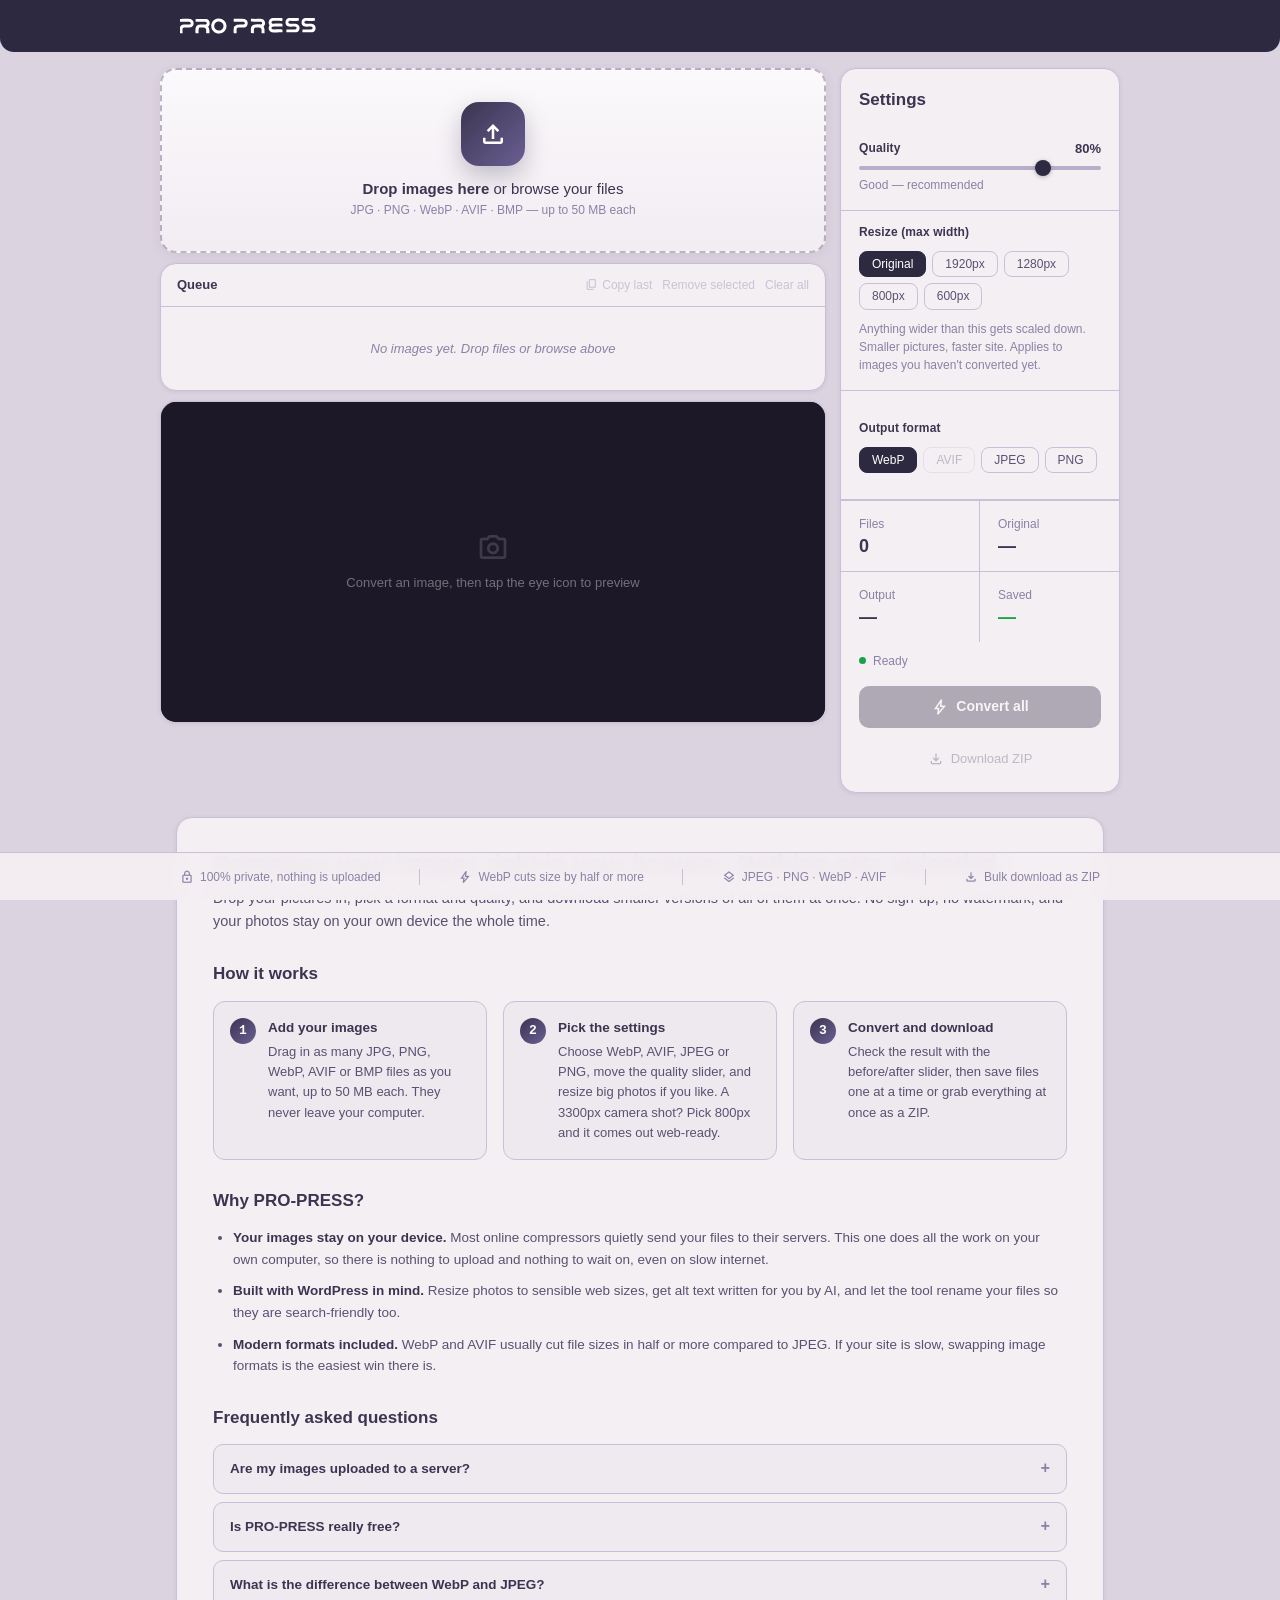
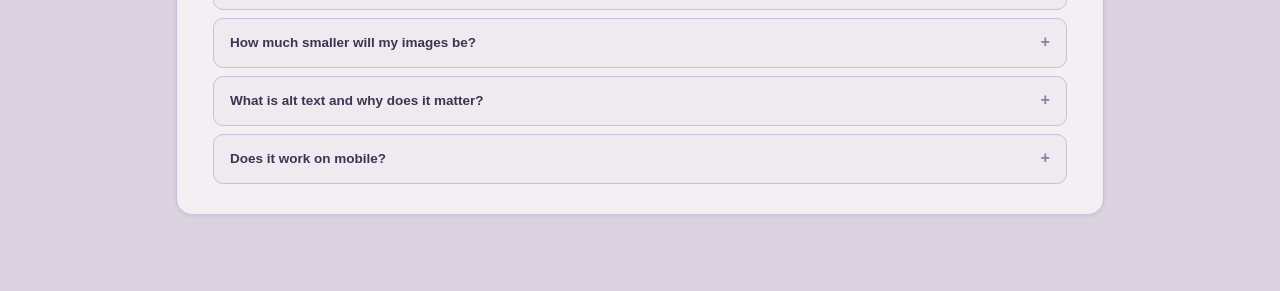
==== index.html @ c285f214 "Swap Google Fonts for lighter Fontshare fonts: Satoshi + JetBrains Mono, preload Satoshi 400" ====
<!DOCTYPE html>
<html lang="en">
<head>
  <meta charset="utf-8"/>
  <meta name="viewport" content="width=device-width, initial-scale=1.0"/>
  <title>PRO-PRESS | Free Image Optimizer &amp; Compressor for WebP, AVIF, JPEG and PNG</title>
  <meta name="description" content="Compress and convert images to WebP, AVIF, JPEG or PNG right in your browser. 100% free and private. Nothing is uploaded anywhere, so it even works on slow connections."/>
  <meta name="keywords" content="image compressor, image optimizer, compress images, WebP converter, AVIF converter, bulk image compression, reduce image size, free image compressor"/>
  <meta name="author" content="PRO-PRESS"/>
  <meta name="robots" content="index, follow"/>
  <script async src="https://pagead2.googlesyndication.com/pagead/js/adsbygoogle.js?client=ca-pub-9510743581652071"
     crossorigin="anonymous"></script>
  <meta name="google-adsense-account" content="ca-pub-9510743581652071"/>
  <meta name="theme-color" content="#3A3550"/>
  <link rel="canonical" href="https://pro-press.vercel.app/"/>
  <meta property="og:type" content="website"/>
  <meta property="og:title" content="PRO-PRESS: Free Bulk Image Optimizer &amp; Compressor"/>
  <meta property="og:description" content="Compress JPEG, PNG, WebP and AVIF images right in your browser. Nothing is uploaded. Free forever."/>
  <meta property="og:url" content="https://pro-press.vercel.app/"/>
  <meta name="twitter:card" content="summary_large_image"/>
  <meta name="twitter:title" content="PRO-PRESS: Free Bulk Image Optimizer &amp; Compressor"/>
  <link rel="icon" type="image/svg+xml" href="assests/fav icon colored.svg"/>
  <script type="application/ld+json">
  {"@context":"https://schema.org","@type":"WebApplication","name":"PRO-PRESS Image Optimizer","url":"https://pro-press.vercel.app/","description":"Free bulk image compressor. Compress JPEG, PNG, WebP and AVIF in your browser.","applicationCategory":"MultimediaApplication","operatingSystem":"Any","offers":{"@type":"Offer","price":"0","priceCurrency":"USD"}}
  </script>
  <script type="application/ld+json">
  {"@context":"https://schema.org","@type":"FAQPage","mainEntity":[
    {"@type":"Question","name":"Are my images uploaded to a server?","acceptedAnswer":{"@type":"Answer","text":"No. Compression, resizing and format conversion all happen inside your browser, so your images never leave your device. The one exception is the AI alt text feature: it sends a single resized copy of one image to an AI service, and only when you tap the Alt button yourself."}},
    {"@type":"Question","name":"Is PRO-PRESS really free?","acceptedAnswer":{"@type":"Answer","text":"Yes, completely. No account, no watermark, no daily limit. You can compress a hundred images and download the ZIP without paying anything."}},
    {"@type":"Question","name":"What is the difference between WebP and JPEG?","acceptedAnswer":{"@type":"Answer","text":"WebP makes files roughly half the size of JPEG at similar quality, and every major browser supports it now, so it is the sensible default for websites. If you are unsure, convert one image each way and compare them with the preview slider."}},
    {"@type":"Question","name":"How much smaller will my images be?","acceptedAnswer":{"@type":"Answer","text":"Most photos shrink by 70 to 90 percent at the default 80% quality setting. If you also resize a 3300px camera photo down to 800px, a 4 MB original can end up around 100 KB."}},
    {"@type":"Question","name":"What is alt text and why does it matter?","acceptedAnswer":{"@type":"Answer","text":"Alt text is the short description a screen reader reads out loud and search engines read to understand your image. Good alt text helps visually impaired visitors and helps your pictures show up in Google Images. Tap Alt on any file and the tool writes it for you, embeds it in the image, and can rename the file to match."}},
    {"@type":"Question","name":"Does it work on mobile?","acceptedAnswer":{"@type":"Answer","text":"Yes, in any modern mobile browser, iPhone and Android included. Since your phone does the work itself, you can compress big batches even on a slow connection."}}
  ]}
  </script>
  <!-- Fonts: Satoshi + JetBrains Mono from Fontshare (lighter than the old
       Inter/Space Grotesk/Space Mono set), icon font still from Google.
       Satoshi 400 is preloaded because it renders nearly all body text. -->
  <link rel="preconnect" href="https://api.fontshare.com"/>
  <link rel="preconnect" href="https://cdn.fontshare.com" crossorigin/>
  <link rel="preconnect" href="https://fonts.googleapis.com"/>
  <link rel="preconnect" href="https://fonts.gstatic.com" crossorigin/>
  <link rel="preconnect" href="https://pagead2.googlesyndication.com" crossorigin="anonymous"/>
  <link rel="preconnect" href="https://cdnjs.cloudflare.com" crossorigin="anonymous"/>
  <link rel="preload" href="https://cdn.fontshare.com/wf/TTX2Z3BF3P6Y5BQT3IV2VNOK6FL22KUT/7QYRJOI3JIMYHGY6CH7SOIFRQLZOLNJ6/KFIAZD4RUMEZIYV6FQ3T3GP5PDBDB6JY.woff2" as="font" type="font/woff2" crossorigin/>
  <link href="https://api.fontshare.com/v2/css?display=swap&f[]=satoshi@400,500,600,700&f[]=jet-brains-mono@400,700" rel="stylesheet"/>
  <link href="https://fonts.googleapis.com/css2?family=Material+Symbols+Outlined:wght,FILL@100..700,0..1&amp;display=block" rel="stylesheet"/>
  <link href="styles.css" rel="stylesheet"/>
  <link href="layout-fixes.css" rel="stylesheet"/>
</head>
<body>
<script>
// Gate icon glyphs until the Material Symbols font is really loaded, so the
// raw ligature words ("upload", "bolt", "close"...) never flash as text.
// Safety: if the font hasn't loaded within 3 seconds (offline, slow network,
// font blocked), release the gate anyway — better a brief word flash than
// permanently invisible icons.
(function () {
  var done = false;
  function release() {
    if (done) return;
    done = true;
    document.documentElement.classList.add('fonts-ready');
  }
  if (document.fonts && document.fonts.load) {
    document.fonts.load('20px "Material Symbols Outlined"').then(release, release);
  }
  setTimeout(release, 3000);
})();
</script>

<!-- Header -->
<header class="topbar">
  <div class="topbar-inner">
    <div class="topbar-brand">
      <img src="assests/white logo.svg" alt="PRO-PRESS" class="topbar-wordmark"/>
    </div>
  </div>
</header>

<!-- App -->
<div class="app-wrap">
  <div class="app-inner">

    <!-- Left Column -->
    <div class="col-left">

      <!-- Upload Zone -->
      <div class="upload-zone card" id="dz" aria-label="Image upload area">
        <input type="file" id="fi" multiple accept="image/*" aria-label="Select image files">
        <div class="upload-icon-box">
          <span class="mi">upload</span>
        </div>
        <div class="upload-text">
          <div class="upload-title"><strong>Drop images here</strong> or browse your files</div>
          <div class="upload-formats">JPG · PNG · WebP · AVIF · BMP — up to 50 MB each</div>
        </div>
      </div>

      <!-- AD SLOT: below the upload zone. To activate, paste your AdSense <ins> code
           inside this div and add the class "active" to it. -->
      <div class="ad-slot" id="adSlotMid"></div>

      <!-- Queue -->
      <div class="card queue-card">
        <div class="queue-head">
          <div class="queue-head-left">
            <span class="queue-label">Queue</span>
            <span class="queue-badge" id="queueBadge"></span>
          </div>
          <div class="queue-actions">
            <button class="link-btn" id="btnCopyLast" disabled>
              <span class="mi" style="font-size:13px">content_copy</span> Copy last
            </button>
            <button class="link-btn" id="btnRemSel" disabled>Remove selected</button>
            <button class="link-btn" id="btnClear" disabled>Clear all</button>
          </div>
        </div>
        <div class="file-list" id="fileBody" role="list" aria-label="Image file list">
          <div class="empty-hint">No images yet. Drop files or browse above</div>
        </div>
      </div>

      <!-- Preview / Slider -->
      <section class="card prev-card" id="prevCard" aria-label="Image comparison">
        <div class="prev-wrap" id="prevWrap" style="height:320px" role="img" aria-label="Before/After slider">
          <img id="prevOrig" alt="Original">
          <img id="prevComp" alt="Compressed" class="prev-after">
          <div class="prev-divider" id="prevLine"></div>
          <div class="prev-knob" id="prevKnob" aria-hidden="true">
            <span class="mi" style="font-size:14px">chevron_left</span>
            <span class="mi" style="font-size:14px">chevron_right</span>
          </div>
          <span class="prev-lbl l" id="prevLblL">Original</span>
          <span class="prev-lbl r" id="prevLblR">Compressed</span>
          <div class="prev-watermark">PRO-PRESS</div>
          <div class="prev-placeholder" id="prevPlaceholder">
            <span class="mi" style="font-size:32px;opacity:.4">photo_camera</span>
            <span>Convert an image, then tap the eye icon to preview</span>
          </div>
          <!-- Floating controls bar -->
          <div class="prev-controls">
            <button class="prev-ctrl-btn" id="btnPrevSm">
              <span class="mi" style="font-size:13px">expand_more</span> Smaller
            </button>
            <button class="prev-ctrl-btn" id="btnPrevLg">
              <span class="mi" style="font-size:13px">expand_less</span> Larger
            </button>
          </div>
        </div>
        <div class="prev-footer" id="prevFooter"></div>
      </section>

    </div><!-- /col-left -->

    <!-- Right Column -->
    <div class="col-right">

      <!-- Settings Card -->
      <div class="card settings-card">
        <div class="settings-heading">Settings</div>

        <!-- Quality -->
        <div class="setting-section">
          <div class="setting-row-label">
            <span class="setting-label">Quality</span>
            <span class="slider-val" id="gQout">80%</span>
          </div>
          <input type="range" id="gQ" min="10" max="100" step="1" value="80" aria-label="Compression quality">
          <div class="q-hint" id="qHint">Good — recommended</div>
        </div>

        <!-- Resize (max width) -->
        <select id="gMaxw" class="hidden-select" aria-label="Maximum output width">
          <option value="0">Original size</option>
          <option value="1920">1920px</option>
          <option value="1280">1280px</option>
          <option value="800">800px</option>
          <option value="600">600px</option>
        </select>
        <div class="setting-section">
          <span class="setting-label">Resize (max width)</span>
          <div class="chip-group" id="mwChips">
            <button class="chip active" data-val="0" onclick="setChip('gMaxw','mwChips',this)">Original</button>
            <button class="chip" data-val="1920" onclick="setChip('gMaxw','mwChips',this)">1920px</button>
            <button class="chip" data-val="1280" onclick="setChip('gMaxw','mwChips',this)">1280px</button>
            <button class="chip" data-val="800" onclick="setChip('gMaxw','mwChips',this)">800px</button>
            <button class="chip" data-val="600" onclick="setChip('gMaxw','mwChips',this)">600px</button>
          </div>
          <div class="q-hint">Anything wider than this gets scaled down. Smaller pictures, faster site. Applies to images you haven't converted yet.</div>
        </div>

        <!-- Format -->
        <select id="gFmt" class="hidden-select" aria-label="Output format">
          <option value="webp">WebP</option>
          <option value="avif">AVIF</option>
          <option value="jpeg">JPEG</option>
          <option value="png">PNG</option>
        </select>
        <div class="setting-section setting-section-last">
          <span class="setting-label">Output format</span>
          <div class="chip-group" id="fmtChips">
            <button class="chip active" data-val="webp" onclick="setChip('gFmt','fmtChips',this)">WebP</button>
            <button class="chip" data-val="avif" onclick="setChip('gFmt','fmtChips',this)">AVIF</button>
            <button class="chip" data-val="jpeg" onclick="setChip('gFmt','fmtChips',this)">JPEG</button>
            <button class="chip" data-val="png" onclick="setChip('gFmt','fmtChips',this)">PNG</button>
          </div>
        </div>

        <!-- Stats grid -->
        <div class="stats-grid">
          <div class="stat-item">
            <span class="stat-lbl">Files</span>
            <span class="stat-val" id="stFiles">0</span>
          </div>
          <div class="stat-item">
            <span class="stat-lbl">Original</span>
            <span class="stat-val" id="stOrig">—</span>
          </div>
          <div class="stat-item">
            <span class="stat-lbl">Output</span>
            <span class="stat-val" id="stComp">—</span>
          </div>
          <div class="stat-item">
            <span class="stat-lbl">Saved</span>
            <span class="stat-val green" id="stSaved">—</span>
          </div>
        </div>
        <div class="stats-status">
          <span class="stats-status-dot"></span>
          <span id="stStatus">Ready</span>
        </div>

        <!-- Actions -->
        <div class="action-bar">
          <button class="btn btn-primary btn-block" id="btnConvert" disabled aria-label="Convert all images">
            <span class="mi" style="font-size:18px">bolt</span> Convert all
          </button>
          <button class="btn btn-dl btn-block" id="btnDlAll" disabled aria-label="Download ZIP">
            <span class="mi" style="font-size:16px">download</span> Download ZIP
          </button>
        </div>

      </div><!-- /settings-card -->

      <!-- Alt Text Panel -->
      <section class="card alt-card" id="altCard" style="display:none" aria-label="Generated alt text">
        <div class="alt-head">
          <div class="alt-head-title">
            <span class="mi">image_search</span>
            Alt Text &mdash; <span id="altFileName"></span>
          </div>
          <div class="alt-head-right">
            <button class="btn-icon" id="btnCloseAlt" aria-label="Close">
              <span class="mi" style="font-size:14px">close</span>
            </button>
          </div>
        </div>
        <div class="alt-body" id="altBody">
          <div class="alt-options">
            <div style="width:100%">
              <div class="setting-label" style="margin-bottom:6px">Style</div>
              <select id="altStyle" aria-label="Alt text style">
                <option value="concise">Concise</option>
                <option value="detailed">Detailed</option>
                <option value="seo">SEO-Focused</option>
                <option value="ecommerce">E-Commerce</option>
              </select>
            </div>
          </div>
          <div class="alt-loading" id="altLoading">
            <div class="alt-spinner"></div>
            <span>Analyzing image…</span>
          </div>
          <div id="altResults" style="display:none"></div>
          <div class="alt-disclosure" style="font-size:11px;line-height:1.45;opacity:.75">Note: this feature sends the image securely to an AI service for analysis. Compression itself never uploads anything. If the AI service is busy, just wait a few seconds and try again.</div>
        </div>
      </section>

    </div><!-- /col-right -->

  </div><!-- /app-inner -->
</div><!-- /app-wrap -->

<!-- Content section: how it works, privacy, FAQ -->
<main class="content-section" aria-label="About PRO-PRESS">
  <div class="content-inner">

    <h1>Compress your images right in your browser. Nothing gets uploaded.</h1>
    <p class="content-lead">Drop your pictures in, pick a format and quality, and download smaller versions of all of them at once. No sign-up, no watermark, and your photos stay on your own device the whole time.</p>

    <h2>How it works</h2>
    <div class="step-grid">
      <div class="step">
        <span class="step-num">1</span>
        <div>
          <strong>Add your images</strong>
          <p>Drag in as many JPG, PNG, WebP, AVIF or BMP files as you want, up to 50 MB each. They never leave your computer.</p>
        </div>
      </div>
      <div class="step">
        <span class="step-num">2</span>
        <div>
          <strong>Pick the settings</strong>
          <p>Choose WebP, AVIF, JPEG or PNG, move the quality slider, and resize big photos if you like. A 3300px camera shot? Pick 800px and it comes out web-ready.</p>
        </div>
      </div>
      <div class="step">
        <span class="step-num">3</span>
        <div>
          <strong>Convert and download</strong>
          <p>Check the result with the before/after slider, then save files one at a time or grab everything at once as a ZIP.</p>
        </div>
      </div>
    </div>

    <h2>Why PRO-PRESS?</h2>
    <ul class="why-list">
      <li><strong>Your images stay on your device.</strong> Most online compressors quietly send your files to their servers. This one does all the work on your own computer, so there is nothing to upload and nothing to wait on, even on slow internet.</li>
      <li><strong>Built with WordPress in mind.</strong> Resize photos to sensible web sizes, get alt text written for you by AI, and let the tool rename your files so they are search-friendly too.</li>
      <li><strong>Modern formats included.</strong> WebP and AVIF usually cut file sizes in half or more compared to JPEG. If your site is slow, swapping image formats is the easiest win there is.</li>
    </ul>

    <h2>Frequently asked questions</h2>
    <div class="faq-list">
      <details>
        <summary>Are my images uploaded to a server?</summary>
        <p>No. Compression, resizing and format conversion all happen inside your browser, so your images never leave your device. The one exception is the AI alt text feature: it sends a single resized copy of one image to an AI service, and only when you tap the Alt button yourself.</p>
      </details>
      <details>
        <summary>Is PRO-PRESS really free?</summary>
        <p>Yes, completely. No account, no watermark, no daily limit. You can compress a hundred images and download the ZIP without paying anything.</p>
      </details>
      <details>
        <summary>What is the difference between WebP and JPEG?</summary>
        <p>WebP makes files roughly half the size of JPEG at similar quality, and every major browser supports it now, so it is the sensible default for websites. If you are unsure, convert one image each way and compare them with the preview slider.</p>
      </details>
      <details>
        <summary>How much smaller will my images be?</summary>
        <p>Most photos shrink by 70 to 90 percent at the default 80% quality setting. If you also resize a 3300px camera photo down to 800px, a 4 MB original can end up around 100 KB.</p>
      </details>
      <details>
        <summary>What is alt text and why does it matter?</summary>
        <p>Alt text is the short description a screen reader reads out loud, and the one search engines read to understand your picture. Good alt text helps visually impaired visitors and helps your images show up in Google Images. Tap Alt on any file and the tool writes it for you, embeds it in the image, and can rename the file to match.</p>
      </details>
      <details>
        <summary>Does it work on mobile?</summary>
        <p>Yes, in any modern mobile browser, iPhone and Android included. Since your phone does the work itself, you can compress big batches even on a slow connection.</p>
      </details>
    </div>

  </div>
</main>

<!-- Bottom info bar -->
<footer class="info-bar">
  <div class="info-bar-inner">
    <span class="info-item"><span class="mi">lock</span> 100% private, nothing is uploaded</span>
    <span class="info-sep"></span>
    <span class="info-item"><span class="mi">bolt</span> WebP cuts size by half or more</span>
    <span class="info-sep"></span>
    <span class="info-item"><span class="mi">layers</span> JPEG · PNG · WebP · AVIF</span>
    <span class="info-sep"></span>
    <span class="info-item"><span class="mi">download</span> Bulk download as ZIP</span>
  </div>
</footer>

<!-- AD SLOT: above the footer, full width. To activate, paste your AdSense <ins> code
     inside this div and add the class "active" to it. -->
<div class="ad-slot" id="adSlotFooter"></div>

<script>
function setChip(selectId, groupId, btn) {
  if (btn && btn.disabled) return;
  var sel = document.getElementById(selectId);
  sel.value = btn.getAttribute('data-val');
  document.querySelectorAll('#' + groupId + ' .chip').forEach(function(c) { c.classList.remove('active'); });
  btn.classList.add('active');
  sel.dispatchEvent(new Event('change', { bubbles: true }));
}
</script>
<script src="app.js"></script>
<script src="alt-ux.js"></script>
</body>
</html>
---- styles.css ----
:root {
  --bg: #DCD3E0;
  --card: #F4EFF3;
  --card-border: #C8C0D8;
  --card-shadow: 0 1px 4px rgba(58,53,80,0.10);
  --text-primary: #3A3550;
  --text-secondary: #585272;
  --text-muted: #8A82A6;
  --accent: #585272;
  --accent-light: rgba(88,82,114,0.08);
  --success: #16a34a;
  --success-light: #f0fdf4;
  --error: #dc2626;
  --error-light: #fef2f2;
  --warning: #d97706;
  /* Legacy vars referenced by app.js */
  --outline: #8A82A6;
  --secondary: #8A82A6;
  --tertiary: #16a34a;
  --font-body: 'Inter', sans-serif;
  --font-display: 'Space Grotesk', sans-serif;
  --font-mono: 'Space Mono', monospace;
  --radius: 8px;
  --radius-lg: 12px;
  --radius-xl: 16px;
  --radius-full: 9999px;
}

*, *::before, *::after { box-sizing: border-box; margin: 0; padding: 0; }
html { scroll-behavior: smooth; }
body {
  background: var(--bg);
  color: var(--text-primary);
  font-family: var(--font-body);
  font-size: 14px;
  line-height: 1.5;
  min-height: 100vh;
  -webkit-font-smoothing: antialiased;
  padding-bottom: 48px;
  display: flex;
  flex-direction: column;
}

/* ── Material Icon ── */
.mi {
  font-family: 'Material Symbols Outlined';
  font-weight: normal; font-style: normal;
  font-size: 20px; line-height: 1;
  letter-spacing: normal; text-transform: none;
  display: inline-block; white-space: nowrap;
  word-wrap: normal; direction: ltr;
  -webkit-font-smoothing: antialiased;
  font-variation-settings: 'FILL' 0, 'wght' 400, 'GRAD' 0, 'opsz' 24;
  vertical-align: middle;
}

/* ── Header ── */
.topbar {
  background: #2d2940;
  border-radius: 0 0 14px 14px;
  position: sticky; top: 0; z-index: 100;
}
.topbar-inner {
  max-width: 960px; margin: 0 auto;
  padding: 0 20px; height: 52px;
  display: flex; align-items: center; justify-content: space-between;
}
.topbar-brand { display: flex; align-items: center; gap: 10px; }
.topbar-wordmark { height: 16px; width: auto; display: block; }
.cats-img {
  position: fixed; bottom: 48px; right: 0;
  width: 240px; z-index: 79; pointer-events: none;
  display: block;
}
.topbar-actions { display: flex; align-items: center; gap: 10px; }
.topbar-pill {
  display: inline-flex; align-items: center; gap: 6px;
  padding: 5px 13px;
  background: transparent;
  border: 1px solid rgba(255,255,255,0.15);
  border-radius: var(--radius-full);
  color: rgba(255,255,255,0.72);
  font-size: 12px; font-weight: 500; font-family: var(--font-body);
  cursor: pointer; transition: background 0.15s;
}
.topbar-pill:hover { background: rgba(255,255,255,0.08); }
.topbar-pill .mi { font-size: 14px; }
.topbar-pill-static { cursor: default; }
.topbar-pill-static:hover { background: transparent; }

/* ── Layout ── */
.app-wrap {
  flex: 1;
  display: flex;
  align-items: center;
  width: 100%;
  padding: 16px 16px 24px;
  box-sizing: border-box;
}
.app-inner {
  display: grid;
  grid-template-columns: 1fr 280px;
  gap: 14px;
  align-items: start;
  max-width: 960px;
  margin: 0 auto;
  width: 100%;
}
.col-left  { display: flex; flex-direction: column; gap: 10px; min-width: 0; }
.col-right { display: flex; flex-direction: column; gap: 0; min-width: 0; }

/* ── Card base ── */
.card {
  background: var(--card);
  border: 1px solid var(--card-border);
  border-radius: var(--radius-xl);
  box-shadow: var(--card-shadow);
}

/* ── Upload Zone ── */
.upload-zone {
  display: flex; align-items: center; gap: 14px;
  padding: 16px 20px;
  border: 1.5px dashed var(--card-border);
  cursor: pointer; transition: border-color 0.2s, background 0.2s;
  position: relative;
}
.upload-zone:hover, .upload-zone.over {
  border-color: var(--accent); background: var(--accent-light);
}
.upload-zone input[type=file] {
  position: absolute; inset: 0; opacity: 0;
  cursor: pointer; width: 100%; height: 100%; z-index: 2;
}
.upload-icon-box {
  width: 44px; height: 44px; flex-shrink: 0;
  background: #3A3550; border-radius: 10px;
  display: flex; align-items: center; justify-content: center;
  position: relative; z-index: 3;
}
.upload-icon-box .mi { color: white; font-size: 22px; }
.upload-text { min-width: 0; }
.upload-title { font-size: 14px; color: var(--text-primary); line-height: 1.4; }
.upload-title strong { font-weight: 600; }
.upload-formats { font-size: 11px; color: var(--text-muted); margin-top: 2px; }

/* ── Buttons ── */
.btn {
  display: inline-flex; align-items: center; gap: 7px;
  padding: 9px 20px; border: none; border-radius: var(--radius-full);
  font-family: var(--font-body); font-size: 13px; font-weight: 600;
  cursor: pointer; transition: all 0.15s; white-space: nowrap; line-height: 1.2;
}
.btn:active { transform: scale(0.97); }
.btn:disabled { opacity: 0.35; cursor: default; pointer-events: none; }

.btn-primary { background: #2d2940; color: white; }
.btn-primary:hover { background: #3A3550; }

.btn-dl {
  background: transparent; color: var(--text-secondary);
  border: none; font-weight: 500;
  text-decoration: none;
}
.btn-dl:hover { color: var(--text-primary); text-decoration: underline; }
.btn-dl:disabled { opacity: 0.35; cursor: default; pointer-events: none; text-decoration: none; }

.btn-outline {
  background: transparent; color: var(--text-primary);
  border: 1.5px solid var(--card-border);
}
.btn-outline:hover { border-color: var(--accent); background: var(--accent-light); }

.btn-ghost,
.btn-secondary {
  background: transparent; color: var(--text-secondary);
  border: 1px solid var(--card-border);
}
.btn-ghost:hover,
.btn-secondary:hover { background: var(--accent-light); color: var(--text-primary); }

.btn-sm { padding: 5px 12px; font-size: 12px; }
.btn-block { width: 100%; justify-content: center; }

.btn-icon {
  width: 30px; height: 30px; padding: 0; border-radius: 6px;
  display: flex; align-items: center; justify-content: center;
  background: rgba(88,82,114,0.09); border: none; cursor: pointer;
  color: var(--text-secondary); transition: all 0.15s;
}
.btn-icon:hover { color: var(--text-primary); background: rgba(88,82,114,0.15); box-shadow: 0 0 0 1.5px var(--card-border); }
.btn-icon.danger { background: transparent; color: var(--text-muted); }
.btn-icon.danger:hover { color: var(--error); background: var(--error-light); box-shadow: none; }
.btn-icon .mi { font-size: 16px; }
.btn-icon-alt { font-size: 10px; font-weight: 700; letter-spacing: 0.04em; padding: 0 7px; }

.link-btn {
  font-family: var(--font-body); font-size: 12px; font-weight: 500;
  color: var(--text-muted); background: none; border: none;
  cursor: pointer; transition: color 0.15s;
  display: inline-flex; align-items: center; gap: 4px;
}
.link-btn:hover { color: var(--text-primary); text-decoration: underline; }
.link-btn:disabled { opacity: 0.4; cursor: default; pointer-events: none; }

/* ── Queue ── */
.queue-card { overflow: hidden; }
.queue-head {
  display: flex; align-items: center; justify-content: space-between;
  padding: 11px 16px; border-bottom: 1px solid var(--card-border);
}
.queue-head-left { display: flex; align-items: center; gap: 8px; }
.queue-label { font-size: 13px; font-weight: 600; color: var(--text-primary); }
.queue-badge {
  font-size: 11px; font-weight: 700; font-family: var(--font-mono);
  background: rgba(88,82,114,0.12); color: var(--text-secondary);
  padding: 1px 7px; border-radius: var(--radius-full);
  min-width: 20px; text-align: center;
  display: none;
}
.queue-badge:not(:empty) { display: inline-block; }
.queue-actions { display: flex; align-items: center; gap: 10px; }

/* ── File Rows ── */
.file-list { display: flex; flex-direction: column; }
.file-row {
  display: flex; align-items: center; gap: 10px;
  padding: 9px 14px;
  cursor: pointer;
  border-bottom: 1px solid var(--card-border);
  transition: background 0.1s;
}
.file-row:last-child { border-bottom: none; }
.file-row:hover { background: rgba(88,82,114,0.04); }
.file-row.sel { background: rgba(88,82,114,0.08); }
.file-row.done-row { border-left: 2px solid var(--success); }
.file-row.error-row { border-left: 2px solid var(--error); }
.file-row.converting-row { border-left: 2px solid #585272; }

.file-thumb {
  width: 38px; height: 38px;
  border-radius: 6px;
  background: #DCD3E0; overflow: hidden; flex-shrink: 0;
  position: relative; display: flex; align-items: center; justify-content: center;
  border: 1px solid var(--card-border);
}
.file-thumb img { width: 100%; height: 100%; object-fit: cover; }
.file-thumb .mi { color: var(--text-muted); font-size: 16px; }
.file-thumb .spinner {
  position: absolute; inset: 0;
  display: flex; align-items: center; justify-content: center;
  background: rgba(244,239,243,0.75);
}
.file-thumb .spinner .mi { color: var(--accent); font-size: 14px; animation: spin 1s linear infinite; }
@keyframes spin { to { transform: rotate(360deg); } }

.file-info { flex: 1; min-width: 0; }
.file-name {
  font-size: 13px; font-weight: 600; color: var(--text-primary);
  white-space: nowrap; overflow: hidden; text-overflow: ellipsis;
  margin-bottom: 1px; display: flex; align-items: center; gap: 2px;
}
.file-name-text {
  cursor: text; border-bottom: 1px dashed transparent;
  transition: border-color 0.15s, color 0.15s;
  overflow: hidden; text-overflow: ellipsis;
}
.file-name-text:hover { border-bottom-color: var(--accent); color: var(--accent); }
.file-ext { color: var(--text-muted); font-weight: 400; }
.file-name .edit-hint {
  font-size: 13px; color: var(--text-muted); opacity: 0;
  transition: opacity 0.15s; flex-shrink: 0; margin-left: 2px;
}
.file-row:hover .file-name .edit-hint { opacity: 0.6; }

.rename-tooltip {
  position: absolute; top: -28px; left: 0;
  background: var(--accent); color: white; font-size: 10px; font-weight: 700;
  padding: 3px 7px; border-radius: 4px; white-space: nowrap; pointer-events: none;
  animation: tooltip-pop 3s ease-out forwards; z-index: 10;
}
.rename-tooltip::after {
  content: ''; position: absolute; bottom: -4px; left: 12px;
  width: 7px; height: 7px; background: var(--accent); transform: rotate(45deg);
}
@keyframes tooltip-pop {
  0% { opacity: 0; transform: translateY(4px); }
  10% { opacity: 1; transform: translateY(0); }
  75% { opacity: 1; }
  100% { opacity: 0; transform: translateY(-3px); }
}
.file-name-input {
  font-family: var(--font-body); font-size: 13px; font-weight: 600;
  color: var(--text-primary); background: white;
  border: 1.5px solid var(--accent); border-radius: 4px;
  padding: 2px 6px; outline: none; width: 100%;
  box-shadow: 0 0 0 2px rgba(88,82,114,0.15);
}

.file-meta { display: flex; align-items: center; gap: 5px; }
.file-meta .mono { font-size: 11px; color: var(--text-muted); font-family: var(--font-mono); }
.format-badge {
  font-family: var(--font-mono); font-size: 9px; font-weight: 700;
  letter-spacing: 0.04em; padding: 1px 4px; border-radius: 3px; text-transform: uppercase;
}
.format-badge.fb-done { background: var(--success-light); color: var(--success); border: 1px solid rgba(22,163,74,0.2); }
.format-badge.fb-pending { background: rgba(88,82,114,0.1); color: var(--text-muted); }

/* Percentage pill */
.file-pct {
  font-family: var(--font-mono); font-size: 11px; font-weight: 700;
  padding: 3px 9px; border-radius: var(--radius-full); white-space: nowrap; flex-shrink: 0;
}
.pct-done { background: var(--success-light); color: var(--success); border: 1px solid rgba(22,163,74,0.2); }
.pct-neg { background: var(--error-light); color: var(--error); border: 1px solid rgba(220,38,38,0.2); }
.pct-working { background: rgba(88,82,114,0.1); color: var(--text-secondary); }
.pct-wait { background: rgba(88,82,114,0.08); color: var(--text-muted); }
.pct-error { background: var(--error-light); color: var(--error); }

/* Keep legacy classes for any dynamic CSS var references */
.file-saved { font-family: var(--font-mono); font-size: 11px; font-weight: 700; white-space: nowrap; }
.saved-pos { color: var(--success); }
.saved-neg { color: var(--warning); }

.file-actions { display: flex; gap: 2px; flex-shrink: 0; }

.file-progress {
  width: 100%; height: 3px; background: #DCD3E0; border-radius: 2px;
  overflow: hidden; margin-top: 4px;
}
.file-progress-bar {
  height: 100%; background: linear-gradient(90deg, #3A3550, #8A82A6);
  transition: width 0.3s;
}

/* Badges (legacy) */
.badge {
  font-family: var(--font-mono); font-size: 9px; font-weight: 700;
  letter-spacing: 0.03em; padding: 2px 6px; border-radius: 3px;
  text-transform: uppercase; white-space: nowrap; display: none;
}
.b-p { display: none; }
.b-c { display: none; }
.b-d { display: none; }
.b-e { display: none; }
@keyframes pulse-badge { 0%,100% { opacity: 1; } 50% { opacity: 0.5; } }

.empty-hint {
  text-align: center; color: var(--text-muted); font-size: 13px;
  padding: 32px 20px; font-style: italic;
}

/* ── Preview / Slider ── */
.prev-card { display: block; overflow: hidden; }
.prev-wrap {
  background: #1c1828;
  position: relative; overflow: hidden;
  cursor: col-resize; user-select: none;
  transition: height 0.2s cubic-bezier(.4,0,.2,1);
}
.prev-wrap img {
  position: absolute; inset: 0; width: 100%; height: 100%; object-fit: contain;
}
.prev-after { clip-path: inset(0 0 0 50%); }

.prev-divider {
  position: absolute; top: 0; bottom: 0; left: 50%;
  width: 2px; background: white; box-shadow: 0 0 8px rgba(0,0,0,0.6);
}
.prev-knob {
  position: absolute; top: 50%; left: 50%;
  transform: translate(-50%,-50%);
  width: 36px; height: 36px;
  background: white; border-radius: 50%;
  display: flex; align-items: center; justify-content: center;
  box-shadow: 0 2px 10px rgba(0,0,0,0.4); pointer-events: none;
  color: #3A3550; gap: 0;
}
.prev-knob .mi { font-size: 14px; margin: 0 -2px; }

.prev-lbl {
  position: absolute; top: 12px;
  font-size: 11px; font-weight: 600; font-family: var(--font-mono);
  padding: 4px 10px; border-radius: var(--radius-full);
  letter-spacing: 0.03em; backdrop-filter: blur(4px);
}
.prev-lbl.l { left: 12px; background: rgba(28,24,40,0.78); color: rgba(255,255,255,0.9); }
.prev-lbl.r { right: 12px; background: rgba(28,24,40,0.78); color: rgba(255,255,255,0.9); }

/* Floating controls bar at bottom of slider */
.prev-controls {
  position: absolute; bottom: 14px; left: 50%;
  transform: translateX(-50%);
  display: flex; align-items: center; gap: 2px;
  background: rgba(28,24,40,0.82);
  backdrop-filter: blur(8px);
  border-radius: var(--radius-full);
  padding: 5px 8px;
}
.prev-ctrl-btn {
  display: inline-flex; align-items: center; gap: 4px;
  padding: 4px 10px; background: transparent; border: none;
  color: rgba(255,255,255,0.82); font-size: 12px; font-weight: 500;
  font-family: var(--font-body); cursor: pointer; border-radius: var(--radius-full);
  transition: background 0.12s;
}
.prev-ctrl-btn:hover { background: rgba(255,255,255,0.12); color: white; }
.prev-watermark {
  position: absolute; bottom: 52px; right: 14px;
  font-family: var(--font-display); font-size: 11px; font-weight: 700;
  letter-spacing: 0.12em; color: rgba(255,255,255,0.22);
  pointer-events: none; user-select: none; z-index: 4;
}
.prev-placeholder {
  position: absolute; inset: 0; z-index: 10;
  display: flex; flex-direction: column; align-items: center; justify-content: center;
  gap: 10px; color: rgba(255,255,255,0.38); font-size: 13px; text-align: center;
  padding: 20px;
  background: #1c1828;
}

.prev-footer {
  font-family: var(--font-mono); font-size: 11px; color: var(--text-muted);
  text-align: center; padding: 8px 12px;
  background: rgba(88,82,114,0.04); border-top: 1px solid var(--card-border);
}
.prev-footer:empty { display: none; }

/* ── Action Bar ── */
.action-bar { display: flex; flex-direction: column; gap: 6px; }

/* ── Settings Card ── */
.settings-card {
  border-radius: var(--radius-xl);
  overflow: hidden;
  display: flex; flex-direction: column;
}
.settings-heading {
  font-family: var(--font-display); font-size: 17px; font-weight: 700;
  color: var(--text-primary); padding: 18px 18px 14px;
}
.setting-section {
  padding: 0 18px 16px;
  border-bottom: 1px solid var(--card-border);
  margin-bottom: 0;
}
.setting-section:last-of-type { border-bottom: none; }
.setting-section-last { border-bottom: 1px solid var(--card-border) !important; padding-top: 16px; }
.setting-row-label {
  display: flex; justify-content: space-between; align-items: center; margin-bottom: 8px;
}
.setting-label {
  font-size: 12px; font-weight: 600; color: var(--text-primary);
  letter-spacing: 0.01em; display: block; margin-bottom: 0;
}
.slider-val {
  font-size: 13px; font-weight: 600; color: var(--text-primary);
}
input[type=range] {
  -webkit-appearance: none; appearance: none;
  width: 100%; height: 4px; background: #B7AFC9;
  border-radius: 2px; cursor: pointer; outline: none;
  margin-bottom: 6px; display: block;
}
input[type=range]::-webkit-slider-thumb {
  -webkit-appearance: none; width: 16px; height: 16px; border-radius: 50%;
  background: #2d2940; cursor: pointer;
  box-shadow: 0 1px 4px rgba(58,53,80,0.35);
}
input[type=range]:disabled { opacity: 0.3; }
.q-hint { font-size: 11px; color: var(--text-muted); }

.hidden-select { display: none; }

/* Chips */
.chip-group { display: flex; flex-wrap: wrap; gap: 6px; margin-top: 10px; }
.chip {
  padding: 5px 12px; border-radius: 8px;
  border: 1px solid var(--card-border);
  background: transparent; color: var(--text-secondary);
  font-size: 12px; font-weight: 500; cursor: pointer;
  transition: all 0.12s; font-family: var(--font-body); line-height: 1.2;
}
.chip:hover { border-color: var(--accent); color: var(--accent); background: var(--accent-light); }
.chip.active { background: #2d2940; border-color: #2d2940; color: white; }

/* Toggle */
.toggle-row { display: flex; align-items: center; justify-content: space-between; gap: 10px; }
.toggle-sub { font-size: 11px; color: var(--text-muted); margin-top: 2px; }
.toggle-label { display: flex; cursor: pointer; }
.toggle-label input[type=checkbox] { position: absolute; opacity: 0; width: 0; height: 0; }
.toggle-track {
  width: 38px; height: 22px; border-radius: 11px;
  background: #B7AFC9; position: relative; flex-shrink: 0;
  transition: background 0.2s; display: block;
}
.toggle-label input[type=checkbox]:checked + .toggle-track { background: #585272; }
.toggle-thumb {
  position: absolute; top: 3px; left: 3px; width: 16px; height: 16px;
  border-radius: 50%; background: white; box-shadow: 0 1px 3px rgba(58,53,80,0.25);
  transition: transform 0.2s;
}
.toggle-label input[type=checkbox]:checked + .toggle-track .toggle-thumb { transform: translateX(16px); }

/* ── Stats Grid ── */
.stats-grid {
  display: grid; grid-template-columns: 1fr 1fr;
  margin: 0; border-top: 1px solid var(--card-border);
}
.stat-item {
  padding: 14px 18px;
  border-right: 1px solid var(--card-border);
  border-bottom: 1px solid var(--card-border);
}
.stat-item:nth-child(even) { border-right: none; }
.stat-item:nth-child(3),
.stat-item:nth-child(4) { border-bottom: none; }
.stat-lbl { font-size: 11px; color: var(--text-muted); font-weight: 500; display: block; margin-bottom: 4px; }
.stat-val {
  font-family: var(--font-display); font-size: 18px; font-weight: 700;
  color: var(--text-primary); display: block; line-height: 1.1;
}
.stat-val.green { color: var(--success); }

/* Status line below stats */
.stats-status {
  display: flex; align-items: center; gap: 7px;
  padding: 10px 18px 0;
  font-size: 12px; color: var(--text-muted); font-weight: 500;
}
.stats-status-dot {
  width: 7px; height: 7px; border-radius: 50%;
  background: var(--success); flex-shrink: 0;
}

/* Action buttons in settings card */
.settings-card .btn-primary {
  margin: 16px 18px 8px; width: calc(100% - 36px); border-radius: 10px; padding: 12px 20px; font-size: 14px;
}
.settings-card .btn-dl {
  margin: 0 18px 16px; width: calc(100% - 36px); font-size: 13px;
  display: inline-flex; align-items: center; justify-content: center; gap: 7px;
}

@keyframes fab-attention {
  0%,100% { box-shadow: none; transform: scale(1); }
  30% { box-shadow: 0 0 18px rgba(88,82,114,0.5); transform: scale(1.03); }
  60% { box-shadow: 0 0 10px rgba(88,82,114,0.3); transform: scale(1.01); }
}
.fab-attention { animation: fab-attention 1.6s ease-out; }

/* ── Alt Text Panel ── */
.alt-card { overflow: hidden; }
.alt-head {
  display: flex; align-items: center; justify-content: space-between;
  padding: 11px 14px; border-bottom: 1px solid var(--card-border);
  background: rgba(88,82,114,0.04);
}
.alt-head-title {
  display: flex; align-items: center; gap: 6px;
  font-size: 13px; font-weight: 600; color: var(--text-primary);
  white-space: nowrap; overflow: hidden; text-overflow: ellipsis;
}
.alt-head-title .mi { font-size: 16px; color: var(--text-muted); flex-shrink: 0; }
.alt-head-right { display: flex; align-items: center; gap: 8px; flex-shrink: 0; }
.alt-powered {
  font-size: 10px; font-weight: 600; letter-spacing: 0.03em;
  color: var(--text-muted); text-decoration: none;
  border: 1px solid var(--card-border); border-radius: 20px;
  padding: 2px 8px; transition: all 0.15s; white-space: nowrap;
}
.alt-powered:hover { color: var(--text-secondary); border-color: var(--text-muted); }
.alt-body { padding: 14px; }
.alt-loading {
  display: flex; align-items: center; gap: 10px; justify-content: center;
  padding: 20px; font-size: 13px; color: var(--text-secondary);
}
.alt-spinner {
  width: 18px; height: 18px;
  border: 2px solid var(--card-border); border-top-color: var(--accent);
  border-radius: 50%; animation: spin 0.8s linear infinite;
}
.alt-field:not(:first-child) {
    display: none !important;
}
.alt-field { margin-bottom: 12px; }
.alt-field-top { display: flex; align-items: center; justify-content: space-between; margin-bottom: 5px; }
.alt-label { font-size: 10px; font-weight: 700; color: var(--text-muted); letter-spacing: 0.05em; text-transform: uppercase; }
.alt-val {
  font-size: 13px; color: var(--text-primary); line-height: 1.6; padding: 10px 12px;
  background: rgba(88,82,114,0.04); border: 1px solid var(--card-border);
  border-radius: var(--radius); word-break: break-word;
}
.alt-chars { font-size: 10px; color: var(--text-muted); margin-top: 3px; text-align: right; }
.alt-code {
  font-family: var(--font-mono); font-size: 11px; color: var(--accent); line-height: 1.6;
  padding: 10px 12px; background: rgba(88,82,114,0.04); border: 1px solid var(--card-border);
  border-radius: var(--radius); overflow-x: auto; white-space: pre-wrap; word-break: break-all; margin: 0;
}
.alt-options { display: flex; margin-bottom: 12px; }
.alt-options select {
  width: 100%; font-family: var(--font-body); font-size: 13px;
  background: rgba(88,82,114,0.04); border: 1px solid var(--card-border);
  border-radius: var(--radius); padding: 7px 32px 7px 10px;
  color: var(--text-primary); cursor: pointer; outline: none;
  appearance: none; -webkit-appearance: none;
  background-image: url("data:image/svg+xml,%3Csvg xmlns='http://www.w3.org/2000/svg' width='12' height='12' viewBox='0 0 24 24' fill='none' stroke='%238A82A6' stroke-width='2.5' stroke-linecap='round' stroke-linejoin='round'%3E%3Cpolyline points='6 9 12 15 18 9'%3E%3C/polyline%3E%3C/svg%3E");
  background-repeat: no-repeat; background-position: right 10px center; background-size: 12px;
}
.alt-options select:focus { border-color: var(--accent); }
.alt-gen-btn { gap: 4px !important; padding: 4px 10px !important; font-size: 12px !important; }
.alt-error {
  font-size: 13px; color: var(--error); padding: 10px 12px;
  background: var(--error-light); border: 1px solid rgba(220,38,38,0.2); border-radius: var(--radius);
}
.alt-toast {
  position: fixed; bottom: 60px; left: 50%;
  transform: translateX(-50%) translateY(16px);
  background: var(--success); color: white; font-size: 12px; font-weight: 600;
  padding: 7px 16px; border-radius: var(--radius-full);
  z-index: 200; opacity: 0; transition: opacity 0.2s, transform 0.2s; pointer-events: none;
}
.alt-toast.show { opacity: 1; transform: translateX(-50%) translateY(0); }

/* ── Activity Log Drawer ── */
.log-drawer {
  position: fixed; bottom: 48px; left: 0; right: 0; z-index: 90;
  transform: translateY(100%); transition: transform 0.25s cubic-bezier(.4,0,.2,1);
}
.log-drawer.open { transform: translateY(0); }
.log-drawer-inner {
  max-width: 960px; margin: 0 auto;
  background: white; border: 1px solid var(--card-border);
  border-bottom: none; border-radius: 14px 14px 0 0;
  box-shadow: 0 -4px 20px rgba(58,53,80,0.12); overflow: hidden;
}
.log-head {
  display: flex; align-items: center; justify-content: space-between;
  padding: 9px 16px; border-bottom: 1px solid var(--card-border);
  background: rgba(88,82,114,0.04);
}
.log-head-title {
  display: flex; align-items: center; gap: 6px;
  font-size: 13px; font-weight: 600; color: var(--text-primary);
}
.log-head-title .mi { font-size: 16px; color: var(--text-muted); }
.log-box {
  height: 130px; overflow-y: auto; padding: 8px 16px;
  font-size: 12px; font-family: var(--font-mono); line-height: 1.8;
}
.log-line { display: flex; gap: 10px; }
.log-t { color: var(--text-muted); flex-shrink: 0; font-size: 10px; }
.log-m { color: var(--text-secondary); }
.log-m.ok { color: var(--success); }
.log-m.err { color: var(--error); }
.log-m.info { color: var(--text-primary); }

/* ── Bottom Info Bar ── */
.info-bar {
  position: fixed; bottom: 0; left: 0; right: 0; z-index: 80;
  background: rgba(244,239,243,0.95);
  border-top: 1px solid var(--card-border);
  backdrop-filter: blur(8px);
  height: 48px;
  display: flex; align-items: center;
}
.info-bar-inner {
  max-width: 960px; margin: 0 auto; padding: 0 20px;
  display: flex; align-items: center; gap: 0; width: 100%;
  justify-content: space-between;
}
.info-item {
  display: inline-flex; align-items: center; gap: 6px;
  font-size: 11px; color: var(--text-muted); font-weight: 500;
  white-space: nowrap;
}
.info-item .mi { font-size: 14px; color: var(--text-muted); }
.info-sep { width: 1px; height: 16px; background: var(--card-border); flex-shrink: 0; }

/* ── Scrollbar ── */
::-webkit-scrollbar { width: 5px; }
::-webkit-scrollbar-track { background: transparent; }
::-webkit-scrollbar-thumb { background: #B7AFC9; border-radius: 3px; }
::-webkit-scrollbar-thumb:hover { background: #8A82A6; }

/* ── Responsive ── */
@media (max-width: 820px) {
  .app-wrap { align-items: flex-start; }
  .app-inner { grid-template-columns: 1fr; }
  .stats-grid { grid-template-columns: repeat(4, 1fr); }
  .stat-item { border-bottom: none !important; border-right: 1px solid var(--card-border) !important; }
  .stat-item:last-child { border-right: none !important; }
  .info-bar { display: none; }
  body { padding-bottom: 72px; }
  .action-bar {
    position: fixed; bottom: 0; left: 0; right: 0; z-index: 90;
    flex-direction: row; gap: 10px;
    padding: 10px 16px 12px;
    background: var(--card);
    border-top: 1px solid var(--card-border);
    box-shadow: 0 -4px 16px rgba(58,53,80,0.1);
  }
  .action-bar .btn-primary { flex: 1; margin: 0; width: auto; }
  .action-bar .btn-dl {
    flex: 1; margin: 0; width: auto;
    border: 1.5px solid var(--card-border);
    border-radius: 10px; padding: 12px 20px; font-size: 14px;
    background: var(--bg); color: var(--text-primary);
    display: inline-flex; align-items: center; justify-content: center; gap: 7px;
  }
  .action-bar .btn-dl:hover { background: var(--card); text-decoration: none; }
  .cats-img { width: 120px; bottom: 68px; }
}
@media (max-width: 640px) {
  .app-wrap { padding: 10px 10px 20px; }
  .topbar-inner { padding: 0 14px; }
  .upload-zone { padding: 12px 14px; }
  .file-row { padding: 8px 12px; }
  .file-thumb { width: 34px; height: 34px; }
  .file-pct { display: none; }
  .prev-lbl { font-size: 10px; padding: 3px 8px; }
}
---- layout-fixes.css ----
/* layout-fixes.css — additive polish layered on top of styles.css.
   Kept separate so base styles stay untouched. */

/* ═══════════════════════════════════════════════════════════
   ICON FONT GATE — prevent ligature text flash on load
   ═══════════════════════════════════════════════════════════ */

html:not(.fonts-ready) .mi { visibility: hidden; }

/* ═══════════════════════════════════════════════════════════
   SETTINGS CARD — spacing between setting blocks
   margin/margin (not padding overrides) so base values can only
   grow, never shrink. Visually: space above each setting-section,
   space below each chip-group.
   ═══════════════════════════════════════════════════════════ */

.setting-section { margin-top: 12px; }
.chip-group { margin-bottom: 10px; }

/* ═══════════════════════════════════════════════════════════
   LEGIBILITY — Lighthouse SEO font-size audit
   Text under 12px triggers "Page content is not legible".
   Bumping the small UI labels to 12px minimum.
   ═══════════════════════════════════════════════════════════ */

.stat-lbl { font-size: 12px; }
.file-pct { font-size: 12px; }
.info-item { font-size: 12px; }
.alt-label { font-size: 12px; }
.alt-chars { font-size: 12px; }
.alt-powered { font-size: 12px; }
.q-hint { font-size: 12px; }
.upload-formats { font-size: 12px; }
.queue-badge { font-size: 12px; }

/* ═══════════════════════════════════════════════════════════
   CONTENT SECTION — SEO copy, how-it-works, FAQ
   ═══════════════════════════════════════════════════════════ */

.content-section {
  width: 100%;
  max-width: 960px;
  margin: 0 auto;
  padding: 0 16px 28px;
  box-sizing: border-box;
}

.content-inner {
  background: var(--card);
  border: 1px solid var(--card-border);
  border-radius: var(--radius-xl);
  box-shadow: var(--card-shadow);
  padding: 30px 36px;
}

.content-section h1 {
  font-family: var(--font-display);
  font-size: 24px;
  font-weight: 700;
  color: var(--text-primary);
  line-height: 1.3;
  margin: 0 0 8px;
}

.content-lead {
  font-size: 14.5px;
  color: var(--text-secondary);
  line-height: 1.6;
  margin: 0 0 24px;
}

.content-section h2 {
  font-family: var(--font-display);
  font-size: 17px;
  font-weight: 600;
  color: var(--text-primary);
  margin: 28px 0 14px;
}

.step-grid {
  display: grid;
  grid-template-columns: repeat(3, 1fr);
  gap: 16px;
}

.step {
  display: flex;
  gap: 12px;
  align-items: flex-start;
  background: rgba(88, 82, 114, 0.04);
  border: 1px solid var(--card-border);
  border-radius: 12px;
  padding: 16px;
}

.step-num {
  flex-shrink: 0;
  width: 26px;
  height: 26px;
  border-radius: 50%;
  background: linear-gradient(135deg, #3A3550, #6B5F94);
  color: #fff;
  font-family: var(--font-mono);
  font-size: 13px;
  font-weight: 700;
  display: flex;
  align-items: center;
  justify-content: center;
}

.step strong {
  display: block;
  font-size: 13.5px;
  font-weight: 600;
  color: var(--text-primary);
  margin-bottom: 4px;
}

.step p {
  margin: 0;
  font-size: 13px;
  color: var(--text-secondary);
  line-height: 1.55;
}

.why-list {
  margin: 0;
  padding-left: 20px;
  display: flex;
  flex-direction: column;
  gap: 10px;
}

.why-list li {
  font-size: 13.5px;
  color: var(--text-secondary);
  line-height: 1.6;
}

.why-list strong { color: var(--text-primary); }

.faq-list {
  display: flex;
  flex-direction: column;
  gap: 8px;
}

.faq-list details {
  border: 1px solid var(--card-border);
  border-radius: 10px;
  background: rgba(88, 82, 114, 0.03);
  overflow: hidden;
}

.faq-list summary {
  list-style: none;
  cursor: pointer;
  padding: 12px 16px;
  font-size: 13.5px;
  font-weight: 600;
  color: var(--text-primary);
  display: flex;
  align-items: center;
  justify-content: space-between;
  gap: 10px;
}

.faq-list summary::-webkit-details-marker { display: none; }

.faq-list summary::after {
  content: "+";
  font-family: var(--font-mono);
  font-size: 16px;
  font-weight: 700;
  color: var(--text-muted);
  flex-shrink: 0;
}

.faq-list details[open] summary::after { content: "−"; }

.faq-list details[open] summary {
  border-bottom: 1px solid var(--card-border);
  background: rgba(88, 82, 114, 0.05);
}

.faq-list details p {
  margin: 0;
  padding: 12px 16px 14px;
  font-size: 13px;
  color: var(--text-secondary);
  line-height: 1.65;
}

@media (max-width: 760px) {
  .content-section { padding: 0 14px 24px; }
  .content-inner { padding: 22px 18px; }
  .content-section h1 { font-size: 20px; }
  .content-lead { font-size: 13.5px; margin-bottom: 18px; }
  .content-section h2 { font-size: 16px; margin: 22px 0 12px; }
  .step-grid { grid-template-columns: 1fr; gap: 10px; }
  .step { padding: 14px; }
}

/* ═══════════════════════════════════════════════════════════
   UPLOAD ZONE — full redesign
   ═══════════════════════════════════════════════════════════ */

.upload-zone {
  flex-direction: column;
  justify-content: center;
  align-items: center;
  text-align: center;
  gap: 12px;
  padding: 32px 20px;
  border-width: 2px;
  border-color: rgba(88, 82, 114, 0.40);
  background: linear-gradient(180deg, #FBF9FB 0%, #F2ECF3 100%);
  box-shadow: 0 2px 12px rgba(58, 53, 80, 0.08);
}

.upload-icon-box {
  width: 64px;
  height: 64px;
  border-radius: 18px;
  background: linear-gradient(135deg, #3A3550, #6B5F94);
  box-shadow: 0 10px 24px rgba(58, 53, 80, 0.28);
  transition: transform 0.2s ease, box-shadow 0.2s ease;
  /* CRITICAL: the base stylesheet gives this box z-index: 3, above the
     invisible file input (z-index: 2) that covers the card. Without
     this line the icon itself is a click dead-zone. Let clicks pass
     through to the input underneath. */
  pointer-events: none;
}

.upload-icon-box .mi { font-size: 30px; }

.upload-zone:hover .upload-icon-box,
.upload-zone.over .upload-icon-box {
  transform: translateY(-3px) scale(1.05);
  box-shadow: 0 14px 30px rgba(58, 53, 80, 0.34);
}

.upload-title { font-size: 15px; }
.upload-title strong { font-weight: 700; }

/* ═══════════════════════════════════════════════════════════
   AD SLOTS — hidden containers ready for AdSense
   ═══════════════════════════════════════════════════════════ */

.ad-slot {
  display: none;
  width: 100%;
  min-height: 90px;
  border-radius: 12px;
  background: rgba(88, 82, 114, 0.05);
  border: 1px dashed rgba(88, 82, 114, 0.25);
  overflow: hidden;
}

.ad-slot.active { display: block; }

.ad-slot .adsbygoogle { display: block; }

/* ═══════════════════════════════════════════════════════════
   ALT BUTTON — discoverable labelled pill
   ═══════════════════════════════════════════════════════════ */

.alt-pill {
  display: inline-flex;
  align-items: center;
  gap: 5px;
  height: 30px;
  padding: 0 10px;
  border-radius: 15px;
  border: 1px solid rgba(88, 82, 114, 0.45);
  background: rgba(88, 82, 114, 0.10);
  color: var(--text-secondary, #585272);
  font-size: 12px;
  font-weight: 600;
  font-family: inherit;
  cursor: pointer;
  transition: background 0.15s ease, color 0.15s ease, border-color 0.15s ease, transform 0.1s ease;
}

.alt-pill:hover {
  background: rgba(88, 82, 114, 0.20);
  color: var(--text-primary, #2d2940);
  transform: translateY(-1px);
}

.alt-pill:disabled { opacity: 0.55; cursor: wait; }

.alt-pill.alt-done {
  border-color: rgba(22, 163, 74, 0.45);
  background: var(--success-light, #f0fdf4);
  color: var(--success, #16a34a);
}

@keyframes ppAltGlow {
  0%, 100% { box-shadow: 0 0 0 0 rgba(88, 82, 114, 0); }
  50%      { box-shadow: 0 0 0 6px rgba(88, 82, 114, 0.30); }
}

.alt-pill.alt-attn { animation: ppAltGlow 1.5s ease-in-out 3; }

/* ═══════════════════════════════════════════════════════════
   QUEUE — scrollable list
   ═══════════════════════════════════════════════════════════ */

.file-list { max-height: 420px; overflow-y: auto; overscroll-behavior: contain; }

.file-list::-webkit-scrollbar { width: 8px; }
.file-list::-webkit-scrollbar-thumb { background: rgba(88, 82, 114, 0.30); border-radius: 4px; }
.file-list::-webkit-scrollbar-track { background: transparent; }

/* ═══════════════════════════════════════════════════════════
   ALT PANEL — floating modal
   ═══════════════════════════════════════════════════════════ */

#altBackdrop {
  display: none;
  position: fixed;
  inset: 0;
  background: rgba(45, 41, 64, 0.55);
  backdrop-filter: blur(3px);
  -webkit-backdrop-filter: blur(3px);
  z-index: 900;
}

#altCard {
  position: fixed !important;
  top: 50% !important;
  left: 50% !important;
  transform: translate(-50%, -50%);
  width: min(460px, 92vw) !important;
  max-height: min(80vh, 640px);
  overflow-y: auto;
  margin: 0 !important;
  z-index: 901;
  box-shadow: 0 24px 64px rgba(0, 0, 0, 0.35) !important;
}

@media (max-width: 480px) {
  #altCard { top: 46% !important; width: 94vw !important; }
}

/* ═══════════════════════════════════════════════════════════
   DOWNLOAD BUTTON ready-pulse
   ═══════════════════════════════════════════════════════════ */

@keyframes ppDlReady {
  0%   { box-shadow: 0 0 0 0 rgba(22, 163, 74, 0.45); }
  70%  { box-shadow: 0 0 0 14px rgba(22, 163, 74, 0); }
  100% { box-shadow: 0 0 0 0 rgba(22, 163, 74, 0); }
}

.btn-dl.dl-ready { animation: ppDlReady 1.6s ease-out 3; }

/* ═══════════════════════════════════════════════════════════
   TABLETS — single column, keep grid gap
   ═══════════════════════════════════════════════════════════ */

@media (max-width: 980px) {
  .app-inner {
    display: grid !important;
    grid-template-columns: 1fr !important;
    gap: 16px !important;
    max-width: 640px;
  }

  .col-left,
  .col-right { width: 100% !important; max-width: 100% !important; min-width: 0 !important; }

  .settings-card { margin-top: 6px; }

  .upload-zone { padding: 26px 18px; }
}

/* ═══════════════════════════════════════════════════════════
   PHONES (≤760px)
   ═══════════════════════════════════════════════════════════ */

@media (max-width: 760px) {
  /* Breathing room from the sticky header */
  .app-wrap { padding-top: 22px; padding-bottom: 32px; align-items: flex-start; }

  .topbar-inner, .app-wrap { padding-left: 14px; padding-right: 14px; }

  /* ── Upload zone sized for phones ── */
  .upload-zone { padding: 24px 14px; gap: 10px; border-width: 2px; }
  .upload-icon-box { width: 54px; height: 54px; border-radius: 15px; }
  .upload-icon-box .mi { font-size: 26px; }
  .upload-title { font-size: 14px; }

  /* ── Preview card hidden until the user taps the eye icon ── */
  #prevCard { display: none; }
  #prevCard.mobile-show { display: block; }

  /* ── Settings card ── */
  .stats-status { padding-bottom: 12px; }
  .settings-card { padding-bottom: 4px; }

  /* Stats grid: compact cells so long values never break the layout.
     Fonts stay at 12px: Lighthouse penalizes sub-12px text. */
  .stats-grid { grid-template-columns: 1fr 1fr; }
  .stat-item { padding: 10px 10px 8px; min-width: 0; }
  .stat-val { font-size: 14px; line-height: 1.25; overflow-wrap: break-word; }
  .stat-lbl { font-size: 12px; margin-bottom: 2px; }

  /* ── File rows: two-line layout ── */
  .file-row {
    flex-wrap: wrap;
    gap: 8px;
    padding: 12px 12px;
  }

  .file-thumb { width: 46px; height: 46px; border-radius: 8px; }

  .file-info { flex: 1 1 0; min-width: 0; }
  .file-name-text { font-size: 13px; }
  .file-meta .mono { font-size: 12px; }

  .file-pct { font-size: 12px; padding: 3px 8px; }

  /* Buttons align flush left with the thumbnail — no indent */
  .file-actions {
    order: 4;
    flex-basis: 100%;
    margin-top: 8px;
    gap: 6px;
    justify-content: flex-start;
    padding-left: 0;
  }

  .btn-icon { width: 34px; height: 34px; }
  .btn-icon .mi { font-size: 17px; }
  .alt-pill { height: 32px; }

  .file-row.done-row,
  .file-row.error-row,
  .file-row.converting-row { border-left-width: 3px; }

  /* ── Queue header wraps cleanly ── */
  .queue-head { flex-wrap: wrap; gap: 6px 10px; padding: 10px 12px; }
  .queue-actions { width: 100%; justify-content: flex-start; gap: 14px; }

  .file-list { max-height: 340px; }

  /* ── Footer info bar ── */
  .info-bar { padding: 10px 0; }
  .info-bar-inner { flex-wrap: wrap; justify-content: center; gap: 6px 10px; }
  .info-sep { display: none; }
  .info-item { font-size: 12px; }

  .prev-ctrl-btn { padding: 6px 10px; }

  /* Ad slots stack as full-width blocks on phones */
  .ad-slot.active { min-height: 100px; }
}

/* ═══════════════════════════════════════════════════════════
   SMALL PHONES (≤420px)
   ═══════════════════════════════════════════════════════════ */

@media (max-width: 420px) {
  .upload-zone { padding: 20px 12px; }
  .file-name-text { font-size: 12.5px; }
  .stat-val { font-size: 15px; }
  .settings-heading { font-size: 15px; }
}

/* Respect reduced-motion users */
@media (prefers-reduced-motion: reduce) {
  *, *::before, *::after {
    animation-duration: 0.01ms !important;
    animation-iteration-count: 1 !important;
    transition-duration: 0.01ms !important;
  }
}
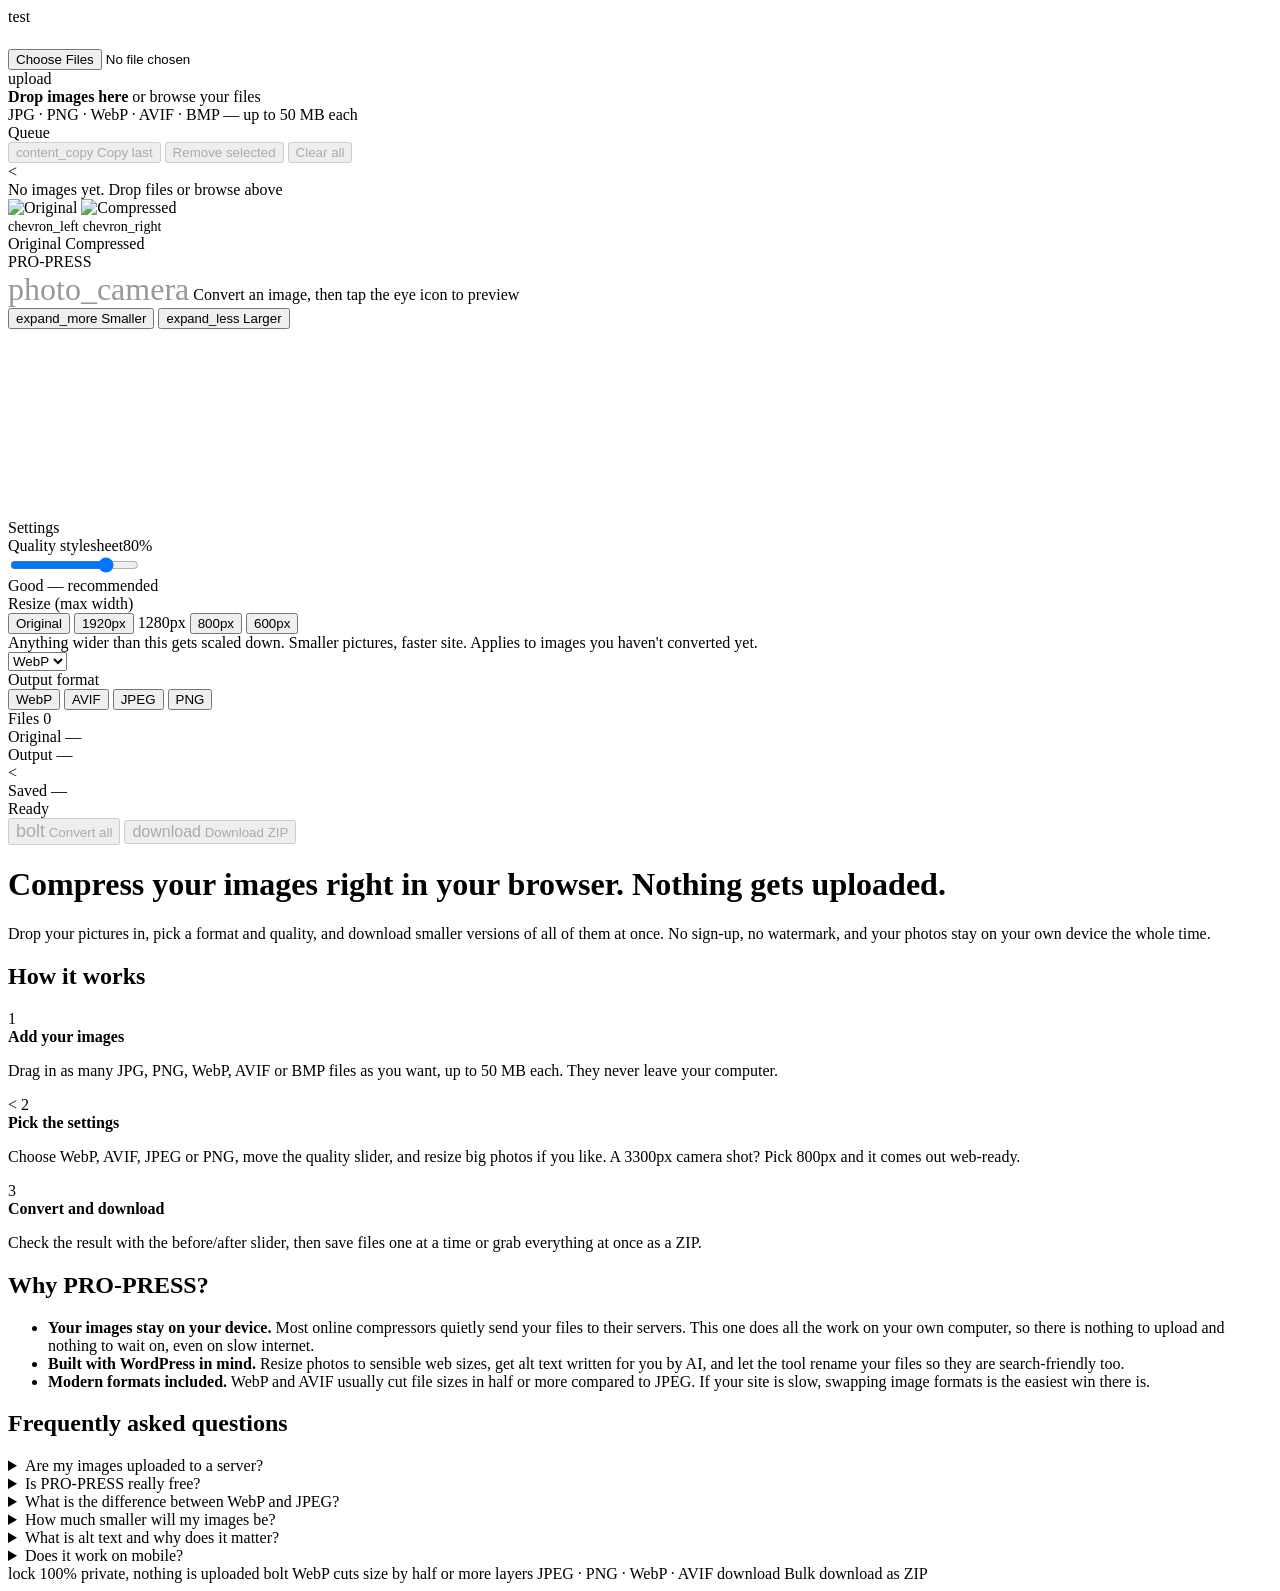
==== commit fb9354eb: "Trim preconnects to the 4 origins that matter (Lighthouse warns above 4)" ====
--- a/index.html
+++ b/index.html
@@ -28,25 +28,19 @@
     {"@type":"Question","name":"Are my images uploaded to a server?","acceptedAnswer":{"@type":"Answer","text":"No. Compression, resizing and format conversion all happen inside your browser, so your images never leave your device. The one exception is the AI alt text feature: it sends a single resized copy of one image to an AI service, and only when you tap the Alt button yourself."}},
     {"@type":"Question","name":"Is PRO-PRESS really free?","acceptedAnswer":{"@type":"Answer","text":"Yes, completely. No account, no watermark, no daily limit. You can compress a hundred images and download the ZIP without paying anything."}},
     {"@type":"Question","name":"What is the difference between WebP and JPEG?","acceptedAnswer":{"@type":"Answer","text":"WebP makes files roughly half the size of JPEG at similar quality, and every major browser supports it now, so it is the sensible default for websites. If you are unsure, convert one image each way and compare them with the preview slider."}},
-    {"@type":"Question","name":"How much smaller will my images be?","acceptedAnswer":{"@type":"Answer","text":"Most photos shrink by 70 to 90 percent at the default 80% quality setting. If you also resize a 3300px camera photo down to 800px, a 4 MB original can end up around 100 KB."}},
-    {"@type":"Question","name":"What is alt text and why does it matter?","acceptedAnswer":{"@type":"Answer","text":"Alt text is the short description a screen reader reads out loud and search engines read to understand your image. Good alt text helps visually impaired visitors and helps your pictures show up in Google Images. Tap Alt on any file and the tool writes it for you, embeds it in the image, and can rename the file to match."}},
-    {"@type":"Question","name":"Does it work on mobile?","acceptedAnswer":{"@type":"Answer","text":"Yes, in any modern mobile browser, iPhone and Android included. Since your phone does the work itself, you can compress big batches even on a slow connection."}}
+    {"@type":"Question","name":"We much smaller will my images be?","acceptedAnswer":{"@type":"Answer","text":"Most photos shrink by 70 to 90 percent at the default 80% quality setting. If you also resize a 3300px camera photo down to 800px, a 4 MB original can end up around 100 KB."}}
   ]}
   </script>
-  <!-- Fonts: Satoshi + JetBrains Mono from Fontshare (lighter than the old
-       Inter/Space Grotesk/Space Mono set), icon font still from Google.
-       Satoshi 400 is preloaded because it renders nearly all body text. -->
+  <!-- Fonts: Satoshi + JetBrains Mono from Fontshare, icon font from Google.
+       Satoshi 400 preloaded (body weight). Only 4 preconnects: Lighthouse
+       warns above 4. Ad CDN (async script) and cdnjs (JSZip lazy-loaded
+       after conversion) don't need early connections. -->
   <link rel="preconnect" href="https://api.fontshare.com"/>
   <link rel="preconnect" href="https://cdn.fontshare.com" crossorigin/>
   <link rel="preconnect" href="https://fonts.googleapis.com"/>
   <link rel="preconnect" href="https://fonts.gstatic.com" crossorigin/>
-  <link rel="preconnect" href="https://pagead2.googlesyndication.com" crossorigin="anonymous"/>
-  <link rel="preconnect" href="https://cdnjs.cloudflare.com" crossorigin="anonymous"/>
   <link rel="preload" href="https://cdn.fontshare.com/wf/TTX2Z3BF3P6Y5BQT3IV2VNOK6FL22KUT/7QYRJOI3JIMYHGY6CH7SOIFRQLZOLNJ6/KFIAZD4RUMEZIYV6FQ3T3GP5PDBDB6JY.woff2" as="font" type="font/woff2" crossorigin/>
-  <link href="https://api.fontshare.com/v2/css?display=swap&f[]=satoshi@400,500,600,700&f[]=jet-brains-mono@400,700" rel="stylesheet"/>
-  <link href="https://fonts.googleapis.com/css2?family=Material+Symbols+Outlined:wght,FILL@100..700,0..1&amp;display=block" rel="stylesheet"/>
-  <link href="styles.css" rel="stylesheet"/>
-  <link href="layout-fixes.css" rel="stylesheet"/>
+  <data>test</data>
 </head>
 <body>
 <script>
@@ -117,7 +111,7 @@
           </div>
         </div>
         <div class="file-list" id="fileBody" role="list" aria-label="Image file list">
-          <div class="empty-hint">No images yet. Drop files or browse above</div>
+          < <div class="empty-hint">No images yet. Drop files or browse above</div>
         </div>
       </div>
 
@@ -141,7 +135,7 @@
           <!-- Floating controls bar -->
           <div class="prev-controls">
             <button class="prev-ctrl-btn" id="btnPrevSm">
-              <span class="mi" style="font-size:13px">expand_more</span> Smaller
+              <span class="mi" style="font-font-size:13px">expand_more</span> Smaller
             </button>
             <button class="prev-ctrl-btn" id="btnPrevLg">
               <span class="mi" style="font-size:13px">expand_less</span> Larger
@@ -164,26 +158,16 @@
         <div class="setting-section">
           <div class="setting-row-label">
             <span class="setting-label">Quality</span>
-            <span class="slider-val" id="gQout">80%</span>
+            <span class="slider-val" id="gQout"> stylesheet80%</span>
           </div>
           <input type="range" id="gQ" min="10" max="100" step="1" value="80" aria-label="Compression quality">
           <div class="q-hint" id="qHint">Good — recommended</div>
-        </div>
-
-        <!-- Resize (max width) -->
-        <select id="gMaxw" class="hidden-select" aria-label="Maximum output width">
-          <option value="0">Original size</option>
-          <option value="1920">1920px</option>
-          <option value="1280">1280px</option>
-          <option value="800">800px</option>
-          <option value="600">600px</option>
-        </select>
-        <div class="setting-section">
+        </d<div class="setting-section">
           <span class="setting-label">Resize (max width)</span>
           <div class="chip-group" id="mwChips">
             <button class="chip active" data-val="0" onclick="setChip('gMaxw','mwChips',this)">Original</button>
             <button class="chip" data-val="1920" onclick="setChip('gMaxw','mwChips',this)">1920px</button>
-            <button class="chip" data-val="1280" onclick="setChip('gMaxw','mwChips',this)">1280px</button>
+            <n class="chip" data-val="1280" onclick="setChip('gMaxw','mwChips',this)">1280px</button>
             <button class="chip" data-val="800" onclick="setChip('gMaxw','mwChips',this)">800px</button>
             <button class="chip" data-val="600" onclick="setChip('gMaxw','mwChips',this)">600px</button>
           </div>
@@ -200,7 +184,7 @@
         <div class="setting-section setting-section-last">
           <span class="setting-label">Output format</span>
           <div class="chip-group" id="fmtChips">
-            <button class="chip active" data-val="webp" onclick="setChip('gFmt','fmtChips',this)">WebP</button>
+            <button class="chichip active" data-val="webp" onclick="setChip('gFmt','fmtChips',this)">WebP</button>
             <button class="chip" data-val="avif" onclick="setChip('gFmt','fmtChips',this)">AVIF</button>
             <button class="chip" data-val="jpeg" onclick="setChip('gFmt','fmtChips',this)">JPEG</button>
             <button class="chip" data-val="png" onclick="setChip('gFmt','fmtChips',this)">PNG</button>
@@ -221,7 +205,7 @@
             <span class="stat-lbl">Output</span>
             <span class="stat-val" id="stComp">—</span>
           </div>
-          <div class="stat-item">
+          < <div class="stat-item">
             <span class="stat-lbl">Saved</span>
             <span class="stat-val green" id="stSaved">—</span>
           </div>
@@ -299,7 +283,7 @@
         </div>
       </div>
       <div class="step">
-        <span class="step-num">2</span>
+        < <span class="step-num">2</span>
         <div>
           <strong>Pick the settings</strong>
           <p>Choose WebP, AVIF, JPEG or PNG, move the quality slider, and resize big photos if you like. A 3300px camera shot? Pick 800px and it comes out web-ready.</p>
@@ -341,7 +325,7 @@
       </details>
       <details>
         <summary>What is alt text and why does it matter?</summary>
-        <p>Alt text is the short description a screen reader reads out loud, and the one search engines read to understand your picture. Good alt text helps visually impaired visitors and helps your images show up in Google Images. Tap Alt on any file and the tool writes it for you, embeds it in the image, and can rename the file to match.</p>
+        <p>Alt text is the short description a screen reader reads out loud, and the one search engines read to understand your picture. Good alt text helps visually impaired visitors and helps your pictures show up in Google Images. Tap Alt on any file and the tool writes it for you, embeds it in the image, and can rename the file to match.</p>
       </details>
       <details>
         <summary>Does it work on mobile?</summary>
@@ -365,7 +349,7 @@
   </div>
 </footer>
 
-<!-- AD SLOT: above the footer, full width. To activate, paste your AdSense <ins> code
+<!-- AD SLOT: above the footer, full action, full width. To activate, paste your AdSense <ins> code
      inside this div and add the class "active" to it. -->
 <div class="ad-slot" id="adSlotFooter"></div>
 
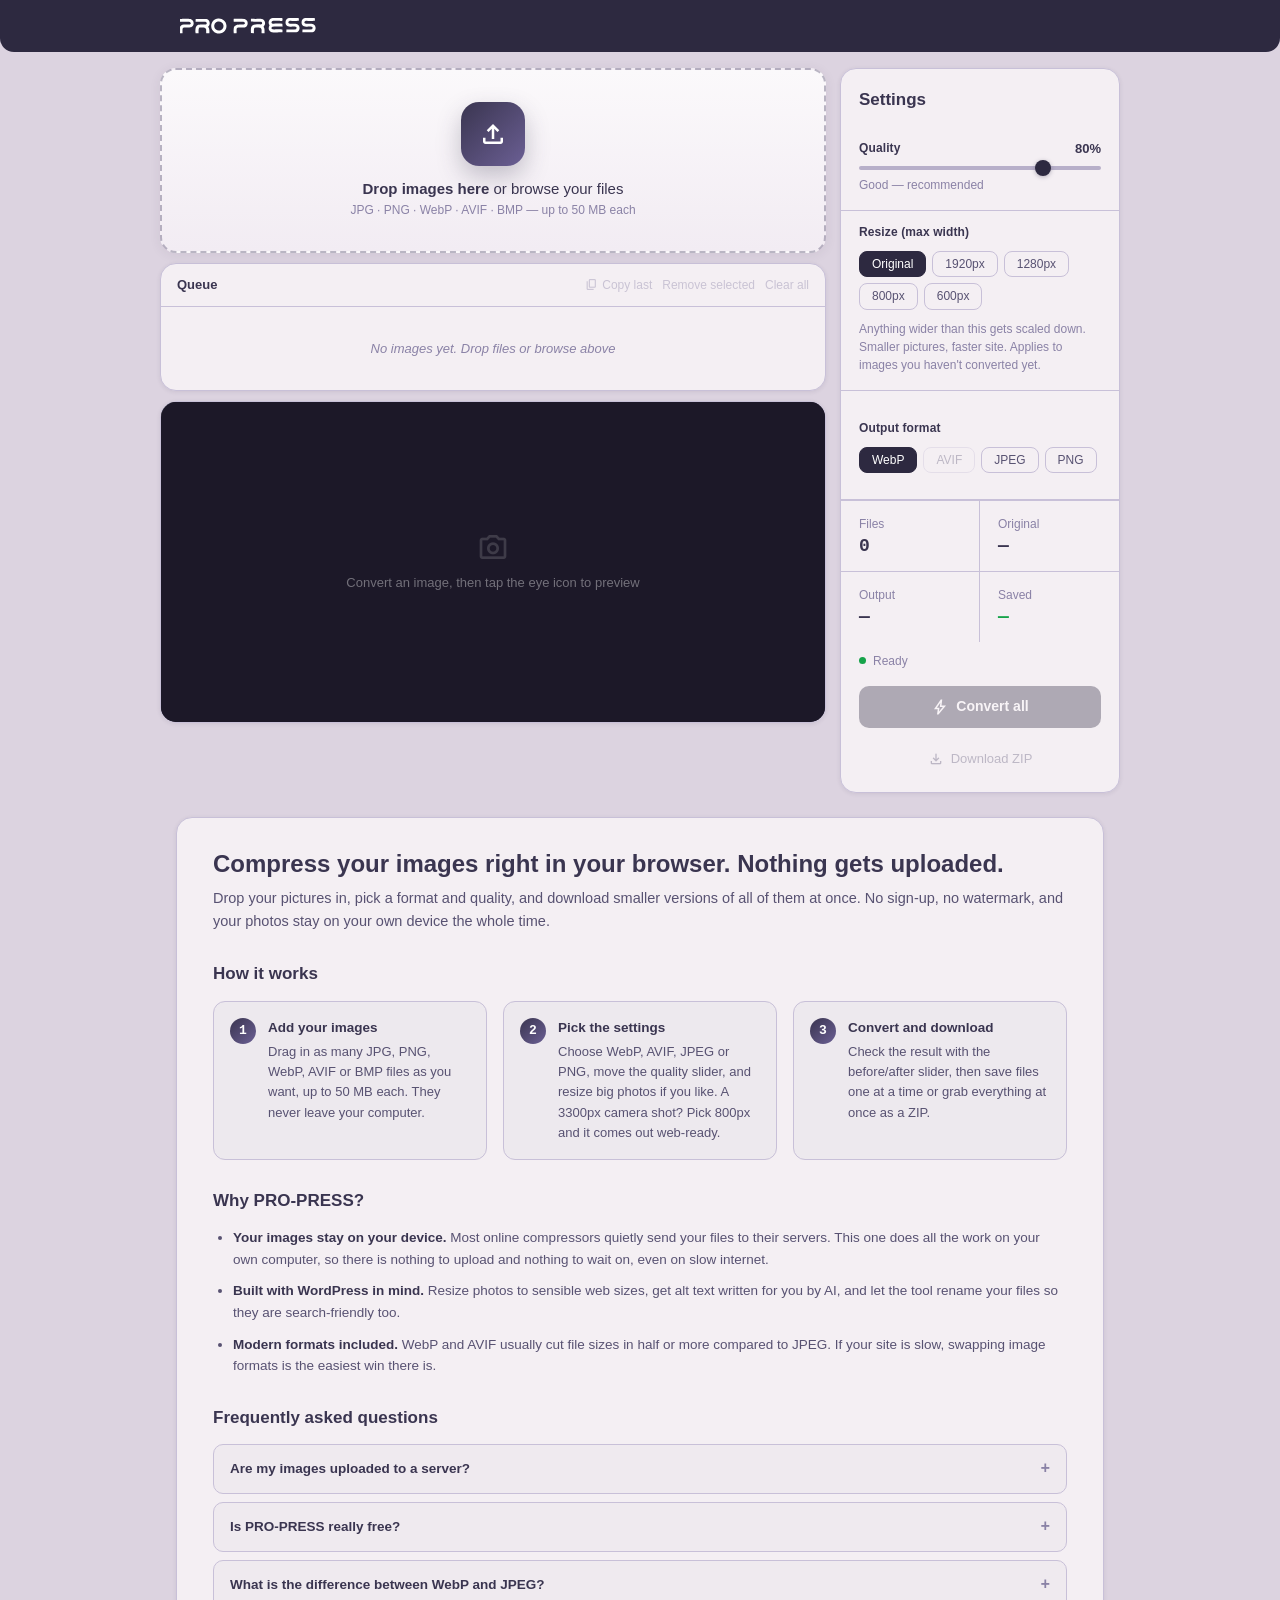
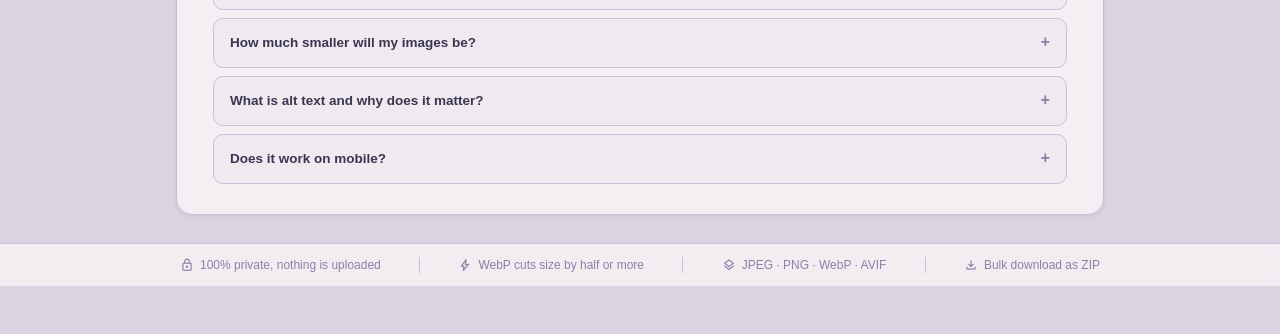
==== commit 5fbb92e0: "Fix corrupted commit: restore full page, keep only the preconnect trim" ====
--- a/index.html
+++ b/index.html
@@ -28,19 +28,26 @@
     {"@type":"Question","name":"Are my images uploaded to a server?","acceptedAnswer":{"@type":"Answer","text":"No. Compression, resizing and format conversion all happen inside your browser, so your images never leave your device. The one exception is the AI alt text feature: it sends a single resized copy of one image to an AI service, and only when you tap the Alt button yourself."}},
     {"@type":"Question","name":"Is PRO-PRESS really free?","acceptedAnswer":{"@type":"Answer","text":"Yes, completely. No account, no watermark, no daily limit. You can compress a hundred images and download the ZIP without paying anything."}},
     {"@type":"Question","name":"What is the difference between WebP and JPEG?","acceptedAnswer":{"@type":"Answer","text":"WebP makes files roughly half the size of JPEG at similar quality, and every major browser supports it now, so it is the sensible default for websites. If you are unsure, convert one image each way and compare them with the preview slider."}},
-    {"@type":"Question","name":"We much smaller will my images be?","acceptedAnswer":{"@type":"Answer","text":"Most photos shrink by 70 to 90 percent at the default 80% quality setting. If you also resize a 3300px camera photo down to 800px, a 4 MB original can end up around 100 KB."}}
+    {"@type":"Question","name":"How much smaller will my images be?","acceptedAnswer":{"@type":"Answer","text":"Most photos shrink by 70 to 90 percent at the default 80% quality setting. If you also resize a 3300px camera photo down to 800px, a 4 MB original can end up around 100 KB."}},
+    {"@type":"Question","name":"What is alt text and why does it matter?","acceptedAnswer":{"@type":"Answer","text":"Alt text is the short description a screen reader reads out loud and search engines read to understand your image. Good alt text helps visually impaired visitors and helps your pictures show up in Google Images. Tap Alt on any file and the tool writes it for you, embeds it in the image, and can rename the file to match."}},
+    {"@type":"Question","name":"Does it work on mobile?","acceptedAnswer":{"@type":"Answer","text":"Yes, in any modern mobile browser, iPhone and Android included. Since your phone does the work itself, you can compress big batches even on a slow connection."}}
   ]}
   </script>
-  <!-- Fonts: Satoshi + JetBrains Mono from Fontshare, icon font from Google.
-       Satoshi 400 preloaded (body weight). Only 4 preconnects: Lighthouse
-       warns above 4. Ad CDN (async script) and cdnjs (JSZip lazy-loaded
-       after conversion) don't need early connections. -->
+  <!-- Fonts: Satoshi + JetBrains Mono from Fontshare (lighter than the old
+       Inter/Space Grotesk/Space Mono set), icon font still from Google.
+       Satoshi 400 is preloaded because it renders nearly all body text.
+       Only 4 preconnects: Lighthouse warns when there are more. The ad CDN
+       (async script) and cdnjs (JSZip lazy-loaded after conversion) don't
+       need early connections. -->
   <link rel="preconnect" href="https://api.fontshare.com"/>
   <link rel="preconnect" href="https://cdn.fontshare.com" crossorigin/>
   <link rel="preconnect" href="https://fonts.googleapis.com"/>
   <link rel="preconnect" href="https://fonts.gstatic.com" crossorigin/>
   <link rel="preload" href="https://cdn.fontshare.com/wf/TTX2Z3BF3P6Y5BQT3IV2VNOK6FL22KUT/7QYRJOI3JIMYHGY6CH7SOIFRQLZOLNJ6/KFIAZD4RUMEZIYV6FQ3T3GP5PDBDB6JY.woff2" as="font" type="font/woff2" crossorigin/>
-  <data>test</data>
+  <link href="https://api.fontshare.com/v2/css?display=swap&amp;f[]=satoshi@400,500,600,700&amp;f[]=jet-brains-mono@400,700" rel="stylesheet"/>
+  <link href="https://fonts.googleapis.com/css2?family=Material+Symbols+Outlined:wght,FILL@100..700,0..1&amp;display=block" rel="stylesheet"/>
+  <link href="styles.css" rel="stylesheet"/>
+  <link href="layout-fixes.css" rel="stylesheet"/>
 </head>
 <body>
 <script>
@@ -111,7 +118,7 @@
           </div>
         </div>
         <div class="file-list" id="fileBody" role="list" aria-label="Image file list">
-          < <div class="empty-hint">No images yet. Drop files or browse above</div>
+          <div class="empty-hint">No images yet. Drop files or browse above</div>
         </div>
       </div>
 
@@ -135,7 +142,7 @@
           <!-- Floating controls bar -->
           <div class="prev-controls">
             <button class="prev-ctrl-btn" id="btnPrevSm">
-              <span class="mi" style="font-font-size:13px">expand_more</span> Smaller
+              <span class="mi" style="font-size:13px">expand_more</span> Smaller
             </button>
             <button class="prev-ctrl-btn" id="btnPrevLg">
               <span class="mi" style="font-size:13px">expand_less</span> Larger
@@ -158,16 +165,26 @@
         <div class="setting-section">
           <div class="setting-row-label">
             <span class="setting-label">Quality</span>
-            <span class="slider-val" id="gQout"> stylesheet80%</span>
+            <span class="slider-val" id="gQout">80%</span>
           </div>
           <input type="range" id="gQ" min="10" max="100" step="1" value="80" aria-label="Compression quality">
           <div class="q-hint" id="qHint">Good — recommended</div>
-        </d<div class="setting-section">
+        </div>
+
+        <!-- Resize (max width) -->
+        <select id="gMaxw" class="hidden-select" aria-label="Maximum output width">
+          <option value="0">Original size</option>
+          <option value="1920">1920px</option>
+          <option value="1280">1280px</option>
+          <option value="800">800px</option>
+          <option value="600">600px</option>
+        </select>
+        <div class="setting-section">
           <span class="setting-label">Resize (max width)</span>
           <div class="chip-group" id="mwChips">
             <button class="chip active" data-val="0" onclick="setChip('gMaxw','mwChips',this)">Original</button>
             <button class="chip" data-val="1920" onclick="setChip('gMaxw','mwChips',this)">1920px</button>
-            <n class="chip" data-val="1280" onclick="setChip('gMaxw','mwChips',this)">1280px</button>
+            <button class="chip" data-val="1280" onclick="setChip('gMaxw','mwChips',this)">1280px</button>
             <button class="chip" data-val="800" onclick="setChip('gMaxw','mwChips',this)">800px</button>
             <button class="chip" data-val="600" onclick="setChip('gMaxw','mwChips',this)">600px</button>
           </div>
@@ -184,7 +201,7 @@
         <div class="setting-section setting-section-last">
           <span class="setting-label">Output format</span>
           <div class="chip-group" id="fmtChips">
-            <button class="chichip active" data-val="webp" onclick="setChip('gFmt','fmtChips',this)">WebP</button>
+            <button class="chip active" data-val="webp" onclick="setChip('gFmt','fmtChips',this)">WebP</button>
             <button class="chip" data-val="avif" onclick="setChip('gFmt','fmtChips',this)">AVIF</button>
             <button class="chip" data-val="jpeg" onclick="setChip('gFmt','fmtChips',this)">JPEG</button>
             <button class="chip" data-val="png" onclick="setChip('gFmt','fmtChips',this)">PNG</button>
@@ -205,7 +222,7 @@
             <span class="stat-lbl">Output</span>
             <span class="stat-val" id="stComp">—</span>
           </div>
-          < <div class="stat-item">
+          <div class="stat-item">
             <span class="stat-lbl">Saved</span>
             <span class="stat-val green" id="stSaved">—</span>
           </div>
@@ -283,7 +300,7 @@
         </div>
       </div>
       <div class="step">
-        < <span class="step-num">2</span>
+        <span class="step-num">2</span>
         <div>
           <strong>Pick the settings</strong>
           <p>Choose WebP, AVIF, JPEG or PNG, move the quality slider, and resize big photos if you like. A 3300px camera shot? Pick 800px and it comes out web-ready.</p>
@@ -325,7 +342,7 @@
       </details>
       <details>
         <summary>What is alt text and why does it matter?</summary>
-        <p>Alt text is the short description a screen reader reads out loud, and the one search engines read to understand your picture. Good alt text helps visually impaired visitors and helps your pictures show up in Google Images. Tap Alt on any file and the tool writes it for you, embeds it in the image, and can rename the file to match.</p>
+        <p>Alt text is the short description a screen reader reads out loud, and the one search engines read to understand your picture. Good alt text helps visually impaired visitors and helps your images show up in Google Images. Tap Alt on any file and the tool writes it for you, embeds it in the image, and can rename the file to match.</p>
       </details>
       <details>
         <summary>Does it work on mobile?</summary>
@@ -349,7 +366,7 @@
   </div>
 </footer>
 
-<!-- AD SLOT: above the footer, full action, full width. To activate, paste your AdSense <ins> code
+<!-- AD SLOT: above the footer, full width. To activate, paste your AdSense <ins> code
      inside this div and add the class "active" to it. -->
 <div class="ad-slot" id="adSlotFooter"></div>
 
--- a/styles.css
+++ b/styles.css
@@ -0,0 +1,722 @@
+:root {
+  --bg: #DCD3E0;
+  --card: #F4EFF3;
+  --card-border: #C8C0D8;
+  --card-shadow: 0 1px 4px rgba(58,53,80,0.10);
+  --text-primary: #3A3550;
+  --text-secondary: #585272;
+  --text-muted: #8A82A6;
+  --accent: #585272;
+  --accent-light: rgba(88,82,114,0.08);
+  --success: #16a34a;
+  --success-light: #f0fdf4;
+  --error: #dc2626;
+  --error-light: #fef2f2;
+  --warning: #d97706;
+  /* Legacy vars referenced by app.js */
+  --outline: #8A82A6;
+  --secondary: #8A82A6;
+  --tertiary: #16a34a;
+  --font-body: 'Inter', sans-serif;
+  --font-display: 'Space Grotesk', sans-serif;
+  --font-mono: 'Space Mono', monospace;
+  --radius: 8px;
+  --radius-lg: 12px;
+  --radius-xl: 16px;
+  --radius-full: 9999px;
+}
+
+*, *::before, *::after { box-sizing: border-box; margin: 0; padding: 0; }
+html { scroll-behavior: smooth; }
+body {
+  background: var(--bg);
+  color: var(--text-primary);
+  font-family: var(--font-body);
+  font-size: 14px;
+  line-height: 1.5;
+  min-height: 100vh;
+  -webkit-font-smoothing: antialiased;
+  padding-bottom: 48px;
+  display: flex;
+  flex-direction: column;
+}
+
+/* ── Material Icon ── */
+.mi {
+  font-family: 'Material Symbols Outlined';
+  font-weight: normal; font-style: normal;
+  font-size: 20px; line-height: 1;
+  letter-spacing: normal; text-transform: none;
+  display: inline-block; white-space: nowrap;
+  word-wrap: normal; direction: ltr;
+  -webkit-font-smoothing: antialiased;
+  font-variation-settings: 'FILL' 0, 'wght' 400, 'GRAD' 0, 'opsz' 24;
+  vertical-align: middle;
+}
+
+/* ── Header ── */
+.topbar {
+  background: #2d2940;
+  border-radius: 0 0 14px 14px;
+  position: sticky; top: 0; z-index: 100;
+}
+.topbar-inner {
+  max-width: 960px; margin: 0 auto;
+  padding: 0 20px; height: 52px;
+  display: flex; align-items: center; justify-content: space-between;
+}
+.topbar-brand { display: flex; align-items: center; gap: 10px; }
+.topbar-wordmark { height: 16px; width: auto; display: block; }
+.cats-img {
+  position: fixed; bottom: 48px; right: 0;
+  width: 240px; z-index: 79; pointer-events: none;
+  display: block;
+}
+.topbar-actions { display: flex; align-items: center; gap: 10px; }
+.topbar-pill {
+  display: inline-flex; align-items: center; gap: 6px;
+  padding: 5px 13px;
+  background: transparent;
+  border: 1px solid rgba(255,255,255,0.15);
+  border-radius: var(--radius-full);
+  color: rgba(255,255,255,0.72);
+  font-size: 12px; font-weight: 500; font-family: var(--font-body);
+  cursor: pointer; transition: background 0.15s;
+}
+.topbar-pill:hover { background: rgba(255,255,255,0.08); }
+.topbar-pill .mi { font-size: 14px; }
+.topbar-pill-static { cursor: default; }
+.topbar-pill-static:hover { background: transparent; }
+
+/* ── Layout ── */
+.app-wrap {
+  flex: 1;
+  display: flex;
+  align-items: center;
+  width: 100%;
+  padding: 16px 16px 24px;
+  box-sizing: border-box;
+}
+.app-inner {
+  display: grid;
+  grid-template-columns: 1fr 280px;
+  gap: 14px;
+  align-items: start;
+  max-width: 960px;
+  margin: 0 auto;
+  width: 100%;
+}
+.col-left  { display: flex; flex-direction: column; gap: 10px; min-width: 0; }
+.col-right { display: flex; flex-direction: column; gap: 0; min-width: 0; }
+
+/* ── Card base ── */
+.card {
+  background: var(--card);
+  border: 1px solid var(--card-border);
+  border-radius: var(--radius-xl);
+  box-shadow: var(--card-shadow);
+}
+
+/* ── Upload Zone ── */
+.upload-zone {
+  display: flex; align-items: center; gap: 14px;
+  padding: 16px 20px;
+  border: 1.5px dashed var(--card-border);
+  cursor: pointer; transition: border-color 0.2s, background 0.2s;
+  position: relative;
+}
+.upload-zone:hover, .upload-zone.over {
+  border-color: var(--accent); background: var(--accent-light);
+}
+.upload-zone input[type=file] {
+  position: absolute; inset: 0; opacity: 0;
+  cursor: pointer; width: 100%; height: 100%; z-index: 2;
+}
+.upload-icon-box {
+  width: 44px; height: 44px; flex-shrink: 0;
+  background: #3A3550; border-radius: 10px;
+  display: flex; align-items: center; justify-content: center;
+  position: relative; z-index: 3;
+}
+.upload-icon-box .mi { color: white; font-size: 22px; }
+.upload-text { min-width: 0; }
+.upload-title { font-size: 14px; color: var(--text-primary); line-height: 1.4; }
+.upload-title strong { font-weight: 600; }
+.upload-formats { font-size: 11px; color: var(--text-muted); margin-top: 2px; }
+
+/* ── Buttons ── */
+.btn {
+  display: inline-flex; align-items: center; gap: 7px;
+  padding: 9px 20px; border: none; border-radius: var(--radius-full);
+  font-family: var(--font-body); font-size: 13px; font-weight: 600;
+  cursor: pointer; transition: all 0.15s; white-space: nowrap; line-height: 1.2;
+}
+.btn:active { transform: scale(0.97); }
+.btn:disabled { opacity: 0.35; cursor: default; pointer-events: none; }
+
+.btn-primary { background: #2d2940; color: white; }
+.btn-primary:hover { background: #3A3550; }
+
+.btn-dl {
+  background: transparent; color: var(--text-secondary);
+  border: none; font-weight: 500;
+  text-decoration: none;
+}
+.btn-dl:hover { color: var(--text-primary); text-decoration: underline; }
+.btn-dl:disabled { opacity: 0.35; cursor: default; pointer-events: none; text-decoration: none; }
+
+.btn-outline {
+  background: transparent; color: var(--text-primary);
+  border: 1.5px solid var(--card-border);
+}
+.btn-outline:hover { border-color: var(--accent); background: var(--accent-light); }
+
+.btn-ghost,
+.btn-secondary {
+  background: transparent; color: var(--text-secondary);
+  border: 1px solid var(--card-border);
+}
+.btn-ghost:hover,
+.btn-secondary:hover { background: var(--accent-light); color: var(--text-primary); }
+
+.btn-sm { padding: 5px 12px; font-size: 12px; }
+.btn-block { width: 100%; justify-content: center; }
+
+.btn-icon {
+  width: 30px; height: 30px; padding: 0; border-radius: 6px;
+  display: flex; align-items: center; justify-content: center;
+  background: rgba(88,82,114,0.09); border: none; cursor: pointer;
+  color: var(--text-secondary); transition: all 0.15s;
+}
+.btn-icon:hover { color: var(--text-primary); background: rgba(88,82,114,0.15); box-shadow: 0 0 0 1.5px var(--card-border); }
+.btn-icon.danger { background: transparent; color: var(--text-muted); }
+.btn-icon.danger:hover { color: var(--error); background: var(--error-light); box-shadow: none; }
+.btn-icon .mi { font-size: 16px; }
+.btn-icon-alt { font-size: 10px; font-weight: 700; letter-spacing: 0.04em; padding: 0 7px; }
+
+.link-btn {
+  font-family: var(--font-body); font-size: 12px; font-weight: 500;
+  color: var(--text-muted); background: none; border: none;
+  cursor: pointer; transition: color 0.15s;
+  display: inline-flex; align-items: center; gap: 4px;
+}
+.link-btn:hover { color: var(--text-primary); text-decoration: underline; }
+.link-btn:disabled { opacity: 0.4; cursor: default; pointer-events: none; }
+
+/* ── Queue ── */
+.queue-card { overflow: hidden; }
+.queue-head {
+  display: flex; align-items: center; justify-content: space-between;
+  padding: 11px 16px; border-bottom: 1px solid var(--card-border);
+}
+.queue-head-left { display: flex; align-items: center; gap: 8px; }
+.queue-label { font-size: 13px; font-weight: 600; color: var(--text-primary); }
+.queue-badge {
+  font-size: 11px; font-weight: 700; font-family: var(--font-mono);
+  background: rgba(88,82,114,0.12); color: var(--text-secondary);
+  padding: 1px 7px; border-radius: var(--radius-full);
+  min-width: 20px; text-align: center;
+  display: none;
+}
+.queue-badge:not(:empty) { display: inline-block; }
+.queue-actions { display: flex; align-items: center; gap: 10px; }
+
+/* ── File Rows ── */
+.file-list { display: flex; flex-direction: column; }
+.file-row {
+  display: flex; align-items: center; gap: 10px;
+  padding: 9px 14px;
+  cursor: pointer;
+  border-bottom: 1px solid var(--card-border);
+  transition: background 0.1s;
+}
+.file-row:last-child { border-bottom: none; }
+.file-row:hover { background: rgba(88,82,114,0.04); }
+.file-row.sel { background: rgba(88,82,114,0.08); }
+.file-row.done-row { border-left: 2px solid var(--success); }
+.file-row.error-row { border-left: 2px solid var(--error); }
+.file-row.converting-row { border-left: 2px solid #585272; }
+
+.file-thumb {
+  width: 38px; height: 38px;
+  border-radius: 6px;
+  background: #DCD3E0; overflow: hidden; flex-shrink: 0;
+  position: relative; display: flex; align-items: center; justify-content: center;
+  border: 1px solid var(--card-border);
+}
+.file-thumb img { width: 100%; height: 100%; object-fit: cover; }
+.file-thumb .mi { color: var(--text-muted); font-size: 16px; }
+.file-thumb .spinner {
+  position: absolute; inset: 0;
+  display: flex; align-items: center; justify-content: center;
+  background: rgba(244,239,243,0.75);
+}
+.file-thumb .spinner .mi { color: var(--accent); font-size: 14px; animation: spin 1s linear infinite; }
+@keyframes spin { to { transform: rotate(360deg); } }
+
+.file-info { flex: 1; min-width: 0; }
+.file-name {
+  font-size: 13px; font-weight: 600; color: var(--text-primary);
+  white-space: nowrap; overflow: hidden; text-overflow: ellipsis;
+  margin-bottom: 1px; display: flex; align-items: center; gap: 2px;
+}
+.file-name-text {
+  cursor: text; border-bottom: 1px dashed transparent;
+  transition: border-color 0.15s, color 0.15s;
+  overflow: hidden; text-overflow: ellipsis;
+}
+.file-name-text:hover { border-bottom-color: var(--accent); color: var(--accent); }
+.file-ext { color: var(--text-muted); font-weight: 400; }
+.file-name .edit-hint {
+  font-size: 13px; color: var(--text-muted); opacity: 0;
+  transition: opacity 0.15s; flex-shrink: 0; margin-left: 2px;
+}
+.file-row:hover .file-name .edit-hint { opacity: 0.6; }
+
+.rename-tooltip {
+  position: absolute; top: -28px; left: 0;
+  background: var(--accent); color: white; font-size: 10px; font-weight: 700;
+  padding: 3px 7px; border-radius: 4px; white-space: nowrap; pointer-events: none;
+  animation: tooltip-pop 3s ease-out forwards; z-index: 10;
+}
+.rename-tooltip::after {
+  content: ''; position: absolute; bottom: -4px; left: 12px;
+  width: 7px; height: 7px; background: var(--accent); transform: rotate(45deg);
+}
+@keyframes tooltip-pop {
+  0% { opacity: 0; transform: translateY(4px); }
+  10% { opacity: 1; transform: translateY(0); }
+  75% { opacity: 1; }
+  100% { opacity: 0; transform: translateY(-3px); }
+}
+.file-name-input {
+  font-family: var(--font-body); font-size: 13px; font-weight: 600;
+  color: var(--text-primary); background: white;
+  border: 1.5px solid var(--accent); border-radius: 4px;
+  padding: 2px 6px; outline: none; width: 100%;
+  box-shadow: 0 0 0 2px rgba(88,82,114,0.15);
+}
+
+.file-meta { display: flex; align-items: center; gap: 5px; }
+.file-meta .mono { font-size: 11px; color: var(--text-muted); font-family: var(--font-mono); }
+.format-badge {
+  font-family: var(--font-mono); font-size: 9px; font-weight: 700;
+  letter-spacing: 0.04em; padding: 1px 4px; border-radius: 3px; text-transform: uppercase;
+}
+.format-badge.fb-done { background: var(--success-light); color: var(--success); border: 1px solid rgba(22,163,74,0.2); }
+.format-badge.fb-pending { background: rgba(88,82,114,0.1); color: var(--text-muted); }
+
+/* Percentage pill */
+.file-pct {
+  font-family: var(--font-mono); font-size: 11px; font-weight: 700;
+  padding: 3px 9px; border-radius: var(--radius-full); white-space: nowrap; flex-shrink: 0;
+}
+.pct-done { background: var(--success-light); color: var(--success); border: 1px solid rgba(22,163,74,0.2); }
+.pct-neg { background: var(--error-light); color: var(--error); border: 1px solid rgba(220,38,38,0.2); }
+.pct-working { background: rgba(88,82,114,0.1); color: var(--text-secondary); }
+.pct-wait { background: rgba(88,82,114,0.08); color: var(--text-muted); }
+.pct-error { background: var(--error-light); color: var(--error); }
+
+/* Keep legacy classes for any dynamic CSS var references */
+.file-saved { font-family: var(--font-mono); font-size: 11px; font-weight: 700; white-space: nowrap; }
+.saved-pos { color: var(--success); }
+.saved-neg { color: var(--warning); }
+
+.file-actions { display: flex; gap: 2px; flex-shrink: 0; }
+
+.file-progress {
+  width: 100%; height: 3px; background: #DCD3E0; border-radius: 2px;
+  overflow: hidden; margin-top: 4px;
+}
+.file-progress-bar {
+  height: 100%; background: linear-gradient(90deg, #3A3550, #8A82A6);
+  transition: width 0.3s;
+}
+
+/* Badges (legacy) */
+.badge {
+  font-family: var(--font-mono); font-size: 9px; font-weight: 700;
+  letter-spacing: 0.03em; padding: 2px 6px; border-radius: 3px;
+  text-transform: uppercase; white-space: nowrap; display: none;
+}
+.b-p { display: none; }
+.b-c { display: none; }
+.b-d { display: none; }
+.b-e { display: none; }
+@keyframes pulse-badge { 0%,100% { opacity: 1; } 50% { opacity: 0.5; } }
+
+.empty-hint {
+  text-align: center; color: var(--text-muted); font-size: 13px;
+  padding: 32px 20px; font-style: italic;
+}
+
+/* ── Preview / Slider ── */
+.prev-card { display: block; overflow: hidden; }
+.prev-wrap {
+  background: #1c1828;
+  position: relative; overflow: hidden;
+  cursor: col-resize; user-select: none;
+  transition: height 0.2s cubic-bezier(.4,0,.2,1);
+}
+.prev-wrap img {
+  position: absolute; inset: 0; width: 100%; height: 100%; object-fit: contain;
+}
+.prev-after { clip-path: inset(0 0 0 50%); }
+
+.prev-divider {
+  position: absolute; top: 0; bottom: 0; left: 50%;
+  width: 2px; background: white; box-shadow: 0 0 8px rgba(0,0,0,0.6);
+}
+.prev-knob {
+  position: absolute; top: 50%; left: 50%;
+  transform: translate(-50%,-50%);
+  width: 36px; height: 36px;
+  background: white; border-radius: 50%;
+  display: flex; align-items: center; justify-content: center;
+  box-shadow: 0 2px 10px rgba(0,0,0,0.4); pointer-events: none;
+  color: #3A3550; gap: 0;
+}
+.prev-knob .mi { font-size: 14px; margin: 0 -2px; }
+
+.prev-lbl {
+  position: absolute; top: 12px;
+  font-size: 11px; font-weight: 600; font-family: var(--font-mono);
+  padding: 4px 10px; border-radius: var(--radius-full);
+  letter-spacing: 0.03em; backdrop-filter: blur(4px);
+}
+.prev-lbl.l { left: 12px; background: rgba(28,24,40,0.78); color: rgba(255,255,255,0.9); }
+.prev-lbl.r { right: 12px; background: rgba(28,24,40,0.78); color: rgba(255,255,255,0.9); }
+
+/* Floating controls bar at bottom of slider */
+.prev-controls {
+  position: absolute; bottom: 14px; left: 50%;
+  transform: translateX(-50%);
+  display: flex; align-items: center; gap: 2px;
+  background: rgba(28,24,40,0.82);
+  backdrop-filter: blur(8px);
+  border-radius: var(--radius-full);
+  padding: 5px 8px;
+}
+.prev-ctrl-btn {
+  display: inline-flex; align-items: center; gap: 4px;
+  padding: 4px 10px; background: transparent; border: none;
+  color: rgba(255,255,255,0.82); font-size: 12px; font-weight: 500;
+  font-family: var(--font-body); cursor: pointer; border-radius: var(--radius-full);
+  transition: background 0.12s;
+}
+.prev-ctrl-btn:hover { background: rgba(255,255,255,0.12); color: white; }
+.prev-watermark {
+  position: absolute; bottom: 52px; right: 14px;
+  font-family: var(--font-display); font-size: 11px; font-weight: 700;
+  letter-spacing: 0.12em; color: rgba(255,255,255,0.22);
+  pointer-events: none; user-select: none; z-index: 4;
+}
+.prev-placeholder {
+  position: absolute; inset: 0; z-index: 10;
+  display: flex; flex-direction: column; align-items: center; justify-content: center;
+  gap: 10px; color: rgba(255,255,255,0.38); font-size: 13px; text-align: center;
+  padding: 20px;
+  background: #1c1828;
+}
+
+.prev-footer {
+  font-family: var(--font-mono); font-size: 11px; color: var(--text-muted);
+  text-align: center; padding: 8px 12px;
+  background: rgba(88,82,114,0.04); border-top: 1px solid var(--card-border);
+}
+.prev-footer:empty { display: none; }
+
+/* ── Action Bar ── */
+.action-bar { display: flex; flex-direction: column; gap: 6px; }
+
+/* ── Settings Card ── */
+.settings-card {
+  border-radius: var(--radius-xl);
+  overflow: hidden;
+  display: flex; flex-direction: column;
+}
+.settings-heading {
+  font-family: var(--font-display); font-size: 17px; font-weight: 700;
+  color: var(--text-primary); padding: 18px 18px 14px;
+}
+.setting-section {
+  padding: 0 18px 16px;
+  border-bottom: 1px solid var(--card-border);
+  margin-bottom: 0;
+}
+.setting-section:last-of-type { border-bottom: none; }
+.setting-section-last { border-bottom: 1px solid var(--card-border) !important; padding-top: 16px; }
+.setting-row-label {
+  display: flex; justify-content: space-between; align-items: center; margin-bottom: 8px;
+}
+.setting-label {
+  font-size: 12px; font-weight: 600; color: var(--text-primary);
+  letter-spacing: 0.01em; display: block; margin-bottom: 0;
+}
+.slider-val {
+  font-size: 13px; font-weight: 600; color: var(--text-primary);
+}
+input[type=range] {
+  -webkit-appearance: none; appearance: none;
+  width: 100%; height: 4px; background: #B7AFC9;
+  border-radius: 2px; cursor: pointer; outline: none;
+  margin-bottom: 6px; display: block;
+}
+input[type=range]::-webkit-slider-thumb {
+  -webkit-appearance: none; width: 16px; height: 16px; border-radius: 50%;
+  background: #2d2940; cursor: pointer;
+  box-shadow: 0 1px 4px rgba(58,53,80,0.35);
+}
+input[type=range]:disabled { opacity: 0.3; }
+.q-hint { font-size: 11px; color: var(--text-muted); }
+
+.hidden-select { display: none; }
+
+/* Chips */
+.chip-group { display: flex; flex-wrap: wrap; gap: 6px; margin-top: 10px; }
+.chip {
+  padding: 5px 12px; border-radius: 8px;
+  border: 1px solid var(--card-border);
+  background: transparent; color: var(--text-secondary);
+  font-size: 12px; font-weight: 500; cursor: pointer;
+  transition: all 0.12s; font-family: var(--font-body); line-height: 1.2;
+}
+.chip:hover { border-color: var(--accent); color: var(--accent); background: var(--accent-light); }
+.chip.active { background: #2d2940; border-color: #2d2940; color: white; }
+
+/* Toggle */
+.toggle-row { display: flex; align-items: center; justify-content: space-between; gap: 10px; }
+.toggle-sub { font-size: 11px; color: var(--text-muted); margin-top: 2px; }
+.toggle-label { display: flex; cursor: pointer; }
+.toggle-label input[type=checkbox] { position: absolute; opacity: 0; width: 0; height: 0; }
+.toggle-track {
+  width: 38px; height: 22px; border-radius: 11px;
+  background: #B7AFC9; position: relative; flex-shrink: 0;
+  transition: background 0.2s; display: block;
+}
+.toggle-label input[type=checkbox]:checked + .toggle-track { background: #585272; }
+.toggle-thumb {
+  position: absolute; top: 3px; left: 3px; width: 16px; height: 16px;
+  border-radius: 50%; background: white; box-shadow: 0 1px 3px rgba(58,53,80,0.25);
+  transition: transform 0.2s;
+}
+.toggle-label input[type=checkbox]:checked + .toggle-track .toggle-thumb { transform: translateX(16px); }
+
+/* ── Stats Grid ── */
+.stats-grid {
+  display: grid; grid-template-columns: 1fr 1fr;
+  margin: 0; border-top: 1px solid var(--card-border);
+}
+.stat-item {
+  padding: 14px 18px;
+  border-right: 1px solid var(--card-border);
+  border-bottom: 1px solid var(--card-border);
+}
+.stat-item:nth-child(even) { border-right: none; }
+.stat-item:nth-child(3),
+.stat-item:nth-child(4) { border-bottom: none; }
+.stat-lbl { font-size: 11px; color: var(--text-muted); font-weight: 500; display: block; margin-bottom: 4px; }
+.stat-val {
+  font-family: var(--font-display); font-size: 18px; font-weight: 700;
+  color: var(--text-primary); display: block; line-height: 1.1;
+}
+.stat-val.green { color: var(--success); }
+
+/* Status line below stats */
+.stats-status {
+  display: flex; align-items: center; gap: 7px;
+  padding: 10px 18px 0;
+  font-size: 12px; color: var(--text-muted); font-weight: 500;
+}
+.stats-status-dot {
+  width: 7px; height: 7px; border-radius: 50%;
+  background: var(--success); flex-shrink: 0;
+}
+
+/* Action buttons in settings card */
+.settings-card .btn-primary {
+  margin: 16px 18px 8px; width: calc(100% - 36px); border-radius: 10px; padding: 12px 20px; font-size: 14px;
+}
+.settings-card .btn-dl {
+  margin: 0 18px 16px; width: calc(100% - 36px); font-size: 13px;
+  display: inline-flex; align-items: center; justify-content: center; gap: 7px;
+}
+
+@keyframes fab-attention {
+  0%,100% { box-shadow: none; transform: scale(1); }
+  30% { box-shadow: 0 0 18px rgba(88,82,114,0.5); transform: scale(1.03); }
+  60% { box-shadow: 0 0 10px rgba(88,82,114,0.3); transform: scale(1.01); }
+}
+.fab-attention { animation: fab-attention 1.6s ease-out; }
+
+/* ── Alt Text Panel ── */
+.alt-card { overflow: hidden; }
+.alt-head {
+  display: flex; align-items: center; justify-content: space-between;
+  padding: 11px 14px; border-bottom: 1px solid var(--card-border);
+  background: rgba(88,82,114,0.04);
+}
+.alt-head-title {
+  display: flex; align-items: center; gap: 6px;
+  font-size: 13px; font-weight: 600; color: var(--text-primary);
+  white-space: nowrap; overflow: hidden; text-overflow: ellipsis;
+}
+.alt-head-title .mi { font-size: 16px; color: var(--text-muted); flex-shrink: 0; }
+.alt-head-right { display: flex; align-items: center; gap: 8px; flex-shrink: 0; }
+.alt-powered {
+  font-size: 10px; font-weight: 600; letter-spacing: 0.03em;
+  color: var(--text-muted); text-decoration: none;
+  border: 1px solid var(--card-border); border-radius: 20px;
+  padding: 2px 8px; transition: all 0.15s; white-space: nowrap;
+}
+.alt-powered:hover { color: var(--text-secondary); border-color: var(--text-muted); }
+.alt-body { padding: 14px; }
+.alt-loading {
+  display: flex; align-items: center; gap: 10px; justify-content: center;
+  padding: 20px; font-size: 13px; color: var(--text-secondary);
+}
+.alt-spinner {
+  width: 18px; height: 18px;
+  border: 2px solid var(--card-border); border-top-color: var(--accent);
+  border-radius: 50%; animation: spin 0.8s linear infinite;
+}
+.alt-field:not(:first-child) {
+    display: none !important;
+}
+.alt-field { margin-bottom: 12px; }
+.alt-field-top { display: flex; align-items: center; justify-content: space-between; margin-bottom: 5px; }
+.alt-label { font-size: 10px; font-weight: 700; color: var(--text-muted); letter-spacing: 0.05em; text-transform: uppercase; }
+.alt-val {
+  font-size: 13px; color: var(--text-primary); line-height: 1.6; padding: 10px 12px;
+  background: rgba(88,82,114,0.04); border: 1px solid var(--card-border);
+  border-radius: var(--radius); word-break: break-word;
+}
+.alt-chars { font-size: 10px; color: var(--text-muted); margin-top: 3px; text-align: right; }
+.alt-code {
+  font-family: var(--font-mono); font-size: 11px; color: var(--accent); line-height: 1.6;
+  padding: 10px 12px; background: rgba(88,82,114,0.04); border: 1px solid var(--card-border);
+  border-radius: var(--radius); overflow-x: auto; white-space: pre-wrap; word-break: break-all; margin: 0;
+}
+.alt-options { display: flex; margin-bottom: 12px; }
+.alt-options select {
+  width: 100%; font-family: var(--font-body); font-size: 13px;
+  background: rgba(88,82,114,0.04); border: 1px solid var(--card-border);
+  border-radius: var(--radius); padding: 7px 32px 7px 10px;
+  color: var(--text-primary); cursor: pointer; outline: none;
+  appearance: none; -webkit-appearance: none;
+  background-image: url("data:image/svg+xml,%3Csvg xmlns='http://www.w3.org/2000/svg' width='12' height='12' viewBox='0 0 24 24' fill='none' stroke='%238A82A6' stroke-width='2.5' stroke-linecap='round' stroke-linejoin='round'%3E%3Cpolyline points='6 9 12 15 18 9'%3E%3C/polyline%3E%3C/svg%3E");
+  background-repeat: no-repeat; background-position: right 10px center; background-size: 12px;
+}
+.alt-options select:focus { border-color: var(--accent); }
+.alt-gen-btn { gap: 4px !important; padding: 4px 10px !important; font-size: 12px !important; }
+.alt-error {
+  font-size: 13px; color: var(--error); padding: 10px 12px;
+  background: var(--error-light); border: 1px solid rgba(220,38,38,0.2); border-radius: var(--radius);
+}
+.alt-toast {
+  position: fixed; bottom: 60px; left: 50%;
+  transform: translateX(-50%) translateY(16px);
+  background: var(--success); color: white; font-size: 12px; font-weight: 600;
+  padding: 7px 16px; border-radius: var(--radius-full);
+  z-index: 200; opacity: 0; transition: opacity 0.2s, transform 0.2s; pointer-events: none;
+}
+.alt-toast.show { opacity: 1; transform: translateX(-50%) translateY(0); }
+
+/* ── Activity Log Drawer ── */
+.log-drawer {
+  position: fixed; bottom: 48px; left: 0; right: 0; z-index: 90;
+  transform: translateY(100%); transition: transform 0.25s cubic-bezier(.4,0,.2,1);
+}
+.log-drawer.open { transform: translateY(0); }
+.log-drawer-inner {
+  max-width: 960px; margin: 0 auto;
+  background: white; border: 1px solid var(--card-border);
+  border-bottom: none; border-radius: 14px 14px 0 0;
+  box-shadow: 0 -4px 20px rgba(58,53,80,0.12); overflow: hidden;
+}
+.log-head {
+  display: flex; align-items: center; justify-content: space-between;
+  padding: 9px 16px; border-bottom: 1px solid var(--card-border);
+  background: rgba(88,82,114,0.04);
+}
+.log-head-title {
+  display: flex; align-items: center; gap: 6px;
+  font-size: 13px; font-weight: 600; color: var(--text-primary);
+}
+.log-head-title .mi { font-size: 16px; color: var(--text-muted); }
+.log-box {
+  height: 130px; overflow-y: auto; padding: 8px 16px;
+  font-size: 12px; font-family: var(--font-mono); line-height: 1.8;
+}
+.log-line { display: flex; gap: 10px; }
+.log-t { color: var(--text-muted); flex-shrink: 0; font-size: 10px; }
+.log-m { color: var(--text-secondary); }
+.log-m.ok { color: var(--success); }
+.log-m.err { color: var(--error); }
+.log-m.info { color: var(--text-primary); }
+
+/* ── Bottom Info Bar ── */
+.info-bar {
+  position: fixed; bottom: 0; left: 0; right: 0; z-index: 80;
+  background: rgba(244,239,243,0.95);
+  border-top: 1px solid var(--card-border);
+  backdrop-filter: blur(8px);
+  height: 48px;
+  display: flex; align-items: center;
+}
+.info-bar-inner {
+  max-width: 960px; margin: 0 auto; padding: 0 20px;
+  display: flex; align-items: center; gap: 0; width: 100%;
+  justify-content: space-between;
+}
+.info-item {
+  display: inline-flex; align-items: center; gap: 6px;
+  font-size: 11px; color: var(--text-muted); font-weight: 500;
+  white-space: nowrap;
+}
+.info-item .mi { font-size: 14px; color: var(--text-muted); }
+.info-sep { width: 1px; height: 16px; background: var(--card-border); flex-shrink: 0; }
+
+/* ── Scrollbar ── */
+::-webkit-scrollbar { width: 5px; }
+::-webkit-scrollbar-track { background: transparent; }
+::-webkit-scrollbar-thumb { background: #B7AFC9; border-radius: 3px; }
+::-webkit-scrollbar-thumb:hover { background: #8A82A6; }
+
+/* ── Responsive ── */
+@media (max-width: 820px) {
+  .app-wrap { align-items: flex-start; }
+  .app-inner { grid-template-columns: 1fr; }
+  .stats-grid { grid-template-columns: repeat(4, 1fr); }
+  .stat-item { border-bottom: none !important; border-right: 1px solid var(--card-border) !important; }
+  .stat-item:last-child { border-right: none !important; }
+  .info-bar { display: none; }
+  body { padding-bottom: 72px; }
+  .action-bar {
+    position: fixed; bottom: 0; left: 0; right: 0; z-index: 90;
+    flex-direction: row; gap: 10px;
+    padding: 10px 16px 12px;
+    background: var(--card);
+    border-top: 1px solid var(--card-border);
+    box-shadow: 0 -4px 16px rgba(58,53,80,0.1);
+  }
+  .action-bar .btn-primary { flex: 1; margin: 0; width: auto; }
+  .action-bar .btn-dl {
+    flex: 1; margin: 0; width: auto;
+    border: 1.5px solid var(--card-border);
+    border-radius: 10px; padding: 12px 20px; font-size: 14px;
+    background: var(--bg); color: var(--text-primary);
+    display: inline-flex; align-items: center; justify-content: center; gap: 7px;
+  }
+  .action-bar .btn-dl:hover { background: var(--card); text-decoration: none; }
+  .cats-img { width: 120px; bottom: 68px; }
+}
+@media (max-width: 640px) {
+  .app-wrap { padding: 10px 10px 20px; }
+  .topbar-inner { padding: 0 14px; }
+  .upload-zone { padding: 12px 14px; }
+  .file-row { padding: 8px 12px; }
+  .file-thumb { width: 34px; height: 34px; }
+  .file-pct { display: none; }
+  .prev-lbl { font-size: 10px; padding: 3px 8px; }
+}
--- a/layout-fixes.css
+++ b/layout-fixes.css
@@ -0,0 +1,565 @@
+/* layout-fixes.css — additive polish layered on top of styles.css.
+   Kept separate so base styles stay untouched. */
+
+/* ═══════════════════════════════════════════════════════════
+   FONT STACK SWAP — Satoshi + JetBrains Mono via Fontshare
+   The old Google Fonts set (Inter, Space Grotesk, Space Mono) is
+   gone from index.html. These rules re-point every font variable the
+   base stylesheet may use, plus body and form controls directly,
+   so nothing falls back to a missing family. Satoshi covers both
+   body and headings; JetBrains Mono covers file sizes and stats.
+   ═══════════════════════════════════════════════════════════ */
+
+:root {
+  --font-body: 'Satoshi', -apple-system, 'Segoe UI', Roboto, sans-serif;
+  --font-sans: 'Satoshi', -apple-system, 'Segoe UI', Roboto, sans-serif;
+  --font-display: 'Satoshi', -apple-system, 'Segoe UI', Roboto, sans-serif;
+  --font-mono: 'JetBrains Mono', ui-monospace, 'SF Mono', Menlo, monospace;
+}
+
+body,
+button,
+input,
+select,
+textarea {
+  font-family: 'Satoshi', -apple-system, 'Segoe UI', Roboto, sans-serif;
+}
+
+.mono,
+.stat-val,
+.file-meta .mono {
+  font-family: 'JetBrains Mono', ui-monospace, 'SF Mono', Menlo, monospace;
+}
+
+/* ═══════════════════════════════════════════════════════════
+   ICON FONT GATE — prevent ligature text flash on load
+   ═══════════════════════════════════════════════════════════ */
+
+html:not(.fonts-ready) .mi { visibility: hidden; }
+
+/* ═══════════════════════════════════════════════════════════
+   INFO BAR — no longer glued to the viewport. It now scrolls with
+   the page like normal content. The log drawer and toast used to
+   hover above the old fixed bar, so they move down too.
+   ═══════════════════════════════════════════════════════════ */
+
+.info-bar {
+  position: static;
+  height: auto;
+  padding: 12px 0;
+}
+
+.log-drawer { bottom: 0; }
+.alt-toast { bottom: 24px; }
+
+/* ═══════════════════════════════════════════════════════════
+   DESKTOP (≥981px) — pin the settings card. The stats (results) and
+   the Convert / Download buttons stay visible while a long queue
+   scrolls in the left column. The column must stretch to the full
+   grid row height, otherwise sticky has no room to move in.
+   ═══════════════════════════════════════════════════════════ */
+
+@media (min-width: 981px) {
+  .col-right { align-self: stretch; }
+  .settings-card { position: sticky; top: 64px; }
+}
+
+/* ═══════════════════════════════════════════════════════════
+   SETTINGS CARD — spacing between setting blocks
+   ═══════════════════════════════════════════════════════════ */
+
+.setting-section { margin-top: 12px; }
+.chip-group { margin-bottom: 10px; }
+
+/* ═══════════════════════════════════════════════════════════
+   LEGIBILITY — Lighthouse SEO font-size audit
+   Text under 12px triggers "Page content is not legible".
+   ═══════════════════════════════════════════════════════════ */
+
+.stat-lbl { font-size: 12px; }
+.file-pct { font-size: 12px; }
+.info-item { font-size: 12px; }
+.alt-label { font-size: 12px; }
+.alt-chars { font-size: 12px; }
+.alt-powered { font-size: 12px; }
+.q-hint { font-size: 12px; }
+.upload-formats { font-size: 12px; }
+.queue-badge { font-size: 12px; }
+
+/* ═══════════════════════════════════════════════════════════
+   CONTENT SECTION — SEO copy, how-it-works, FAQ
+   ═══════════════════════════════════════════════════════════ */
+
+.content-section {
+  width: 100%;
+  max-width: 960px;
+  margin: 0 auto;
+  padding: 0 16px 28px;
+  box-sizing: border-box;
+}
+
+.content-inner {
+  background: var(--card);
+  border: 1px solid var(--card-border);
+  border-radius: var(--radius-xl);
+  box-shadow: var(--card-shadow);
+  padding: 30px 36px;
+}
+
+.content-section h1 {
+  font-family: var(--font-display);
+  font-size: 24px;
+  font-weight: 700;
+  color: var(--text-primary);
+  line-height: 1.3;
+  margin: 0 0 8px;
+}
+
+.content-lead {
+  font-size: 14.5px;
+  color: var(--text-secondary);
+  line-height: 1.6;
+  margin: 0 0 24px;
+}
+
+.content-section h2 {
+  font-family: var(--font-display);
+  font-size: 17px;
+  font-weight: 600;
+  color: var(--text-primary);
+  margin: 28px 0 14px;
+}
+
+.step-grid {
+  display: grid;
+  grid-template-columns: repeat(3, 1fr);
+  gap: 16px;
+}
+
+.step {
+  display: flex;
+  gap: 12px;
+  align-items: flex-start;
+  background: rgba(88, 82, 114, 0.04);
+  border: 1px solid var(--card-border);
+  border-radius: 12px;
+  padding: 16px;
+}
+
+.step-num {
+  flex-shrink: 0;
+  width: 26px;
+  height: 26px;
+  border-radius: 50%;
+  background: linear-gradient(135deg, #3A3550, #6B5F94);
+  color: #fff;
+  font-family: var(--font-mono);
+  font-size: 13px;
+  font-weight: 700;
+  display: flex;
+  align-items: center;
+  justify-content: center;
+}
+
+.step strong {
+  display: block;
+  font-size: 13.5px;
+  font-weight: 600;
+  color: var(--text-primary);
+  margin-bottom: 4px;
+}
+
+.step p {
+  margin: 0;
+  font-size: 13px;
+  color: var(--text-secondary);
+  line-height: 1.55;
+}
+
+.why-list {
+  margin: 0;
+  padding-left: 20px;
+  display: flex;
+  flex-direction: column;
+  gap: 10px;
+}
+
+.why-list li {
+  font-size: 13.5px;
+  color: var(--text-secondary);
+  line-height: 1.6;
+}
+
+.why-list strong { color: var(--text-primary); }
+
+.faq-list {
+  display: flex;
+  flex-direction: column;
+  gap: 8px;
+}
+
+.faq-list details {
+  border: 1px solid var(--card-border);
+  border-radius: 10px;
+  background: rgba(88, 82, 114, 0.03);
+  overflow: hidden;
+}
+
+.faq-list summary {
+  list-style: none;
+  cursor: pointer;
+  padding: 12px 16px;
+  font-size: 13.5px;
+  font-weight: 600;
+  color: var(--text-primary);
+  display: flex;
+  align-items: center;
+  justify-content: space-between;
+  gap: 10px;
+}
+
+.faq-list summary::-webkit-details-marker { display: none; }
+
+.faq-list summary::after {
+  content: "+";
+  font-family: var(--font-mono);
+  font-size: 16px;
+  font-weight: 700;
+  color: var(--text-muted);
+  flex-shrink: 0;
+}
+
+.faq-list details[open] summary::after { content: "−"; }
+
+.faq-list details[open] summary {
+  border-bottom: 1px solid var(--card-border);
+  background: rgba(88, 82, 114, 0.05);
+}
+
+.faq-list details p {
+  margin: 0;
+  padding: 12px 16px 14px;
+  font-size: 13px;
+  color: var(--text-secondary);
+  line-height: 1.65;
+}
+
+@media (max-width: 760px) {
+  .content-section { padding: 0 14px 24px; }
+  .content-inner { padding: 22px 18px; }
+  .content-section h1 { font-size: 20px; }
+  .content-lead { font-size: 13.5px; margin-bottom: 18px; }
+  .content-section h2 { font-size: 16px; margin: 22px 0 12px; }
+  .step-grid { grid-template-columns: 1fr; gap: 10px; }
+  .step { padding: 14px; }
+}
+
+/* ═══════════════════════════════════════════════════════════
+   UPLOAD ZONE — full redesign
+   ═══════════════════════════════════════════════════════════ */
+
+.upload-zone {
+  flex-direction: column;
+  justify-content: center;
+  align-items: center;
+  text-align: center;
+  gap: 12px;
+  padding: 32px 20px;
+  border-width: 2px;
+  border-color: rgba(88, 82, 114, 0.40);
+  background: linear-gradient(180deg, #FBF9FB 0%, #F2ECF3 100%);
+  box-shadow: 0 2px 12px rgba(58, 53, 80, 0.08);
+}
+
+.upload-icon-box {
+  width: 64px;
+  height: 64px;
+  border-radius: 18px;
+  background: linear-gradient(135deg, #3A3550, #6B5F94);
+  box-shadow: 0 10px 24px rgba(58, 53, 80, 0.28);
+  transition: transform 0.2s ease, box-shadow 0.2s ease;
+  /* CRITICAL: the base stylesheet gives this box z-index: 3, above the
+     invisible file input (z-index: 2) that covers the card. Without
+     this line the icon itself is a click dead-zone. Let clicks pass
+     through to the input underneath. */
+  pointer-events: none;
+}
+
+.upload-icon-box .mi { font-size: 30px; }
+
+.upload-zone:hover .upload-icon-box,
+.upload-zone.over .upload-icon-box {
+  transform: translateY(-3px) scale(1.05);
+  box-shadow: 0 14px 30px rgba(58, 53, 80, 0.34);
+}
+
+.upload-title { font-size: 15px; }
+.upload-title strong { font-weight: 700; }
+
+/* ═══════════════════════════════════════════════════════════
+   AD SLOTS — hidden containers ready for AdSense
+   ═══════════════════════════════════════════════════════════ */
+
+.ad-slot {
+  display: none;
+  width: 100%;
+  min-height: 90px;
+  border-radius: 12px;
+  background: rgba(88, 82, 114, 0.05);
+  border: 1px dashed rgba(88, 82, 114, 0.25);
+  overflow: hidden;
+}
+
+.ad-slot.active { display: block; }
+
+.ad-slot .adsbygoogle { display: block; }
+
+/* ═══════════════════════════════════════════════════════════
+   ALT BUTTON — discoverable labelled pill
+   ═══════════════════════════════════════════════════════════ */
+
+.alt-pill {
+  display: inline-flex;
+  align-items: center;
+  gap: 5px;
+  height: 30px;
+  padding: 0 10px;
+  border-radius: 15px;
+  border: 1px solid rgba(88, 82, 114, 0.45);
+  background: rgba(88, 82, 114, 0.10);
+  color: var(--text-secondary, #585272);
+  font-size: 12px;
+  font-weight: 600;
+  font-family: inherit;
+  cursor: pointer;
+  transition: background 0.15s ease, color 0.15s ease, border-color 0.15s ease, transform 0.1s ease;
+}
+
+.alt-pill:hover {
+  background: rgba(88, 82, 114, 0.20);
+  color: var(--text-primary, #2d2940);
+  transform: translateY(-1px);
+}
+
+.alt-pill:disabled { opacity: 0.55; cursor: wait; }
+
+.alt-pill.alt-done {
+  border-color: rgba(22, 163, 74, 0.45);
+  background: var(--success-light, #f0fdf4);
+  color: var(--success, #16a34a);
+}
+
+@keyframes ppAltGlow {
+  0%, 100% { box-shadow: 0 0 0 0 rgba(88, 82, 114, 0); }
+  50%      { box-shadow: 0 0 0 6px rgba(88, 82, 114, 0.30); }
+}
+
+.alt-pill.alt-attn { animation: ppAltGlow 1.5s ease-in-out 3; }
+
+/* ═══════════════════════════════════════════════════════════
+   QUEUE — scrollable list
+   ═══════════════════════════════════════════════════════════ */
+
+.file-list { max-height: 420px; overflow-y: auto; overscroll-behavior: contain; }
+
+.file-list::-webkit-scrollbar { width: 8px; }
+.file-list::-webkit-scrollbar-thumb { background: rgba(88, 82, 114, 0.30); border-radius: 4px; }
+.file-list::-webkit-scrollbar-track { background: transparent; }
+
+/* ═══════════════════════════════════════════════════════════
+   ALT PANEL — floating modal
+   ═══════════════════════════════════════════════════════════ */
+
+#altBackdrop {
+  display: none;
+  position: fixed;
+  inset: 0;
+  background: rgba(45, 41, 64, 0.55);
+  backdrop-filter: blur(3px);
+  -webkit-backdrop-filter: blur(3px);
+  z-index: 900;
+}
+
+#altCard {
+  position: fixed !important;
+  top: 50% !important;
+  left: 50% !important;
+  transform: translate(-50%, -50%);
+  width: min(460px, 92vw) !important;
+  max-height: min(80vh, 640px);
+  overflow-y: auto;
+  margin: 0 !important;
+  z-index: 901;
+  box-shadow: 0 24px 64px rgba(0, 0, 0, 0.35) !important;
+}
+
+@media (max-width: 480px) {
+  #altCard { top: 46% !important; width: 94vw !important; }
+}
+
+/* ═══════════════════════════════════════════════════════════
+   DOWNLOAD BUTTON ready-pulse
+   ═══════════════════════════════════════════════════════════ */
+
+@keyframes ppDlReady {
+  0%   { box-shadow: 0 0 0 0 rgba(22, 163, 74, 0.45); }
+  70%  { box-shadow: 0 0 0 14px rgba(22, 163, 74, 0); }
+  100% { box-shadow: 0 0 0 0 rgba(22, 163, 74, 0); }
+}
+
+.btn-dl.dl-ready { animation: ppDlReady 1.6s ease-out 3; }
+
+/* ═══════════════════════════════════════════════════════════
+   SINGLE COLUMN (≤980px) — phones, landscape, small tablets
+   ═══════════════════════════════════════════════════════════
+
+   BUG FIX: the base stylesheet's mobile treatment (flex-start,
+   fixed action bar, hidden info bar) only applies at ≤820px, but
+   single-column starts at 981px. Between 821 and 980 — phones in
+   landscape, narrow tablets — the centered flex container clipped
+   the page top/bottom and Convert/Download sat below an
+   unreachable fold. Apply the safe treatment across the whole
+   single-column range so the buttons are ALWAYS visible. */
+
+@media (max-width: 980px) {
+  .app-wrap {
+    display: flex !important;
+    flex-direction: column !important;
+    align-items: flex-start !important;
+    justify-content: flex-start !important;
+  }
+
+  .app-inner {
+    display: grid !important;
+    grid-template-columns: 1fr !important;
+    gap: 16px !important;
+    max-width: 640px;
+  }
+
+  .col-left,
+  .col-right { width: 100% !important; max-width: 100% !important; min-width: 0 !important; }
+
+  .settings-card { margin-top: 6px; }
+
+  .upload-zone { padding: 26px 18px; }
+
+  /* Hide the (now static) info bar on single-column screens, same as base */
+  .info-bar { display: none; }
+
+  /* Room for the fixed action bar at the bottom */
+  body { padding-bottom: 76px; }
+
+  /* Convert / Download pinned to the bottom of the viewport */
+  .action-bar {
+    position: fixed; bottom: 0; left: 0; right: 0; z-index: 90;
+    flex-direction: row; gap: 10px;
+    padding: 10px 16px 12px;
+    background: var(--card);
+    border-top: 1px solid var(--card-border);
+    box-shadow: 0 -4px 16px rgba(58,53,80,0.1);
+  }
+  .action-bar .btn-primary,
+  .action-bar .btn-dl { flex: 1; margin: 0; width: auto; }
+  .action-bar .btn-dl {
+    border: 1.5px solid var(--card-border);
+    border-radius: 10px; padding: 12px 20px; font-size: 14px;
+    background: var(--bg); color: var(--text-primary);
+    display: inline-flex; align-items: center; justify-content: center; gap: 7px;
+  }
+}
+
+/* ═══════════════════════════════════════════════════════════
+   PHONES (≤760px)
+   ═══════════════════════════════════════════════════════════ */
+
+@media (max-width: 760px) {
+  /* Breathing room from the sticky header */
+  .app-wrap { padding-top: 22px; padding-bottom: 32px; }
+
+  .topbar-inner, .app-wrap { padding-left: 14px; padding-right: 14px; }
+
+  /* ── Upload zone sized for phones ── */
+  .upload-zone { padding: 24px 14px; gap: 10px; border-width: 2px; }
+  .upload-icon-box { width: 54px; height: 54px; border-radius: 15px; }
+  .upload-icon-box .mi { font-size: 26px; }
+  .upload-title { font-size: 14px; }
+
+  /* ── Preview card hidden until the user taps the eye icon ── */
+  #prevCard { display: none; }
+  #prevCard.mobile-show { display: block; }
+
+  /* ── Settings card ── */
+  .stats-status { padding-bottom: 12px; }
+  .settings-card { padding-bottom: 4px; }
+
+  /* Stats grid: compact cells so long values never break the layout.
+     Fonts stay at 12px: Lighthouse penalizes sub-12px text. */
+  .stats-grid { grid-template-columns: 1fr 1fr; }
+  .stat-item { padding: 10px 10px 8px; min-width: 0; }
+  .stat-val { font-size: 14px; line-height: 1.25; overflow-wrap: break-word; }
+  .stat-lbl { font-size: 12px; margin-bottom: 2px; }
+
+  /* ── File rows: two-line layout ── */
+  .file-row {
+    flex-wrap: wrap;
+    gap: 8px;
+    padding: 12px 12px;
+  }
+
+  .file-thumb { width: 46px; height: 46px; border-radius: 8px; }
+
+  .file-info { flex: 1 1 0; min-width: 0; }
+  .file-name-text { font-size: 13px; }
+  .file-meta .mono { font-size: 12px; }
+
+  .file-pct { font-size: 12px; padding: 3px 8px; }
+
+  /* Buttons align flush left with the thumbnail — no indent */
+  .file-actions {
+    order: 4;
+    flex-basis: 100%;
+    margin-top: 8px;
+    gap: 6px;
+    justify-content: flex-start;
+    padding-left: 0;
+  }
+
+  .btn-icon { width: 34px; height: 34px; }
+  .btn-icon .mi { font-size: 17px; }
+  .alt-pill { height: 32px; }
+
+  .file-row.done-row,
+  .file-row.error-row,
+  .file-row.converting-row { border-left-width: 3px; }
+
+  /* ── Queue header wraps cleanly ── */
+  .queue-head { flex-wrap: wrap; gap: 6px 10px; padding: 10px 12px; }
+  .queue-actions { width: 100%; justify-content: flex-start; gap: 14px; }
+
+  .file-list { max-height: 340px; }
+
+  .prev-ctrl-btn { padding: 6px 10px; }
+
+  /* Ad slots stack as full-width blocks on phones */
+  .ad-slot.active { min-height: 100px; }
+}
+
+/* ═══════════════════════════════════════════════════════════
+   SMALL PHONES (≤420px)
+   ═══════════════════════════════════════════════════════════ */
+
+@media (max-width: 420px) {
+  .upload-zone { padding: 20px 12px; }
+  .file-name-text { font-size: 12.5px; }
+  .stat-val { font-size: 15px; }
+  .settings-heading { font-size: 15px; }
+}
+
+/* Respect reduced-motion users */
+@media (prefers-reduced-motion: reduce) {
+  *, *::before, *::after {
+    animation-duration: 0.01ms !important;
+    animation-iteration-count: 1 !important;
+    transition-duration: 0.01ms !important;
+  }
+}
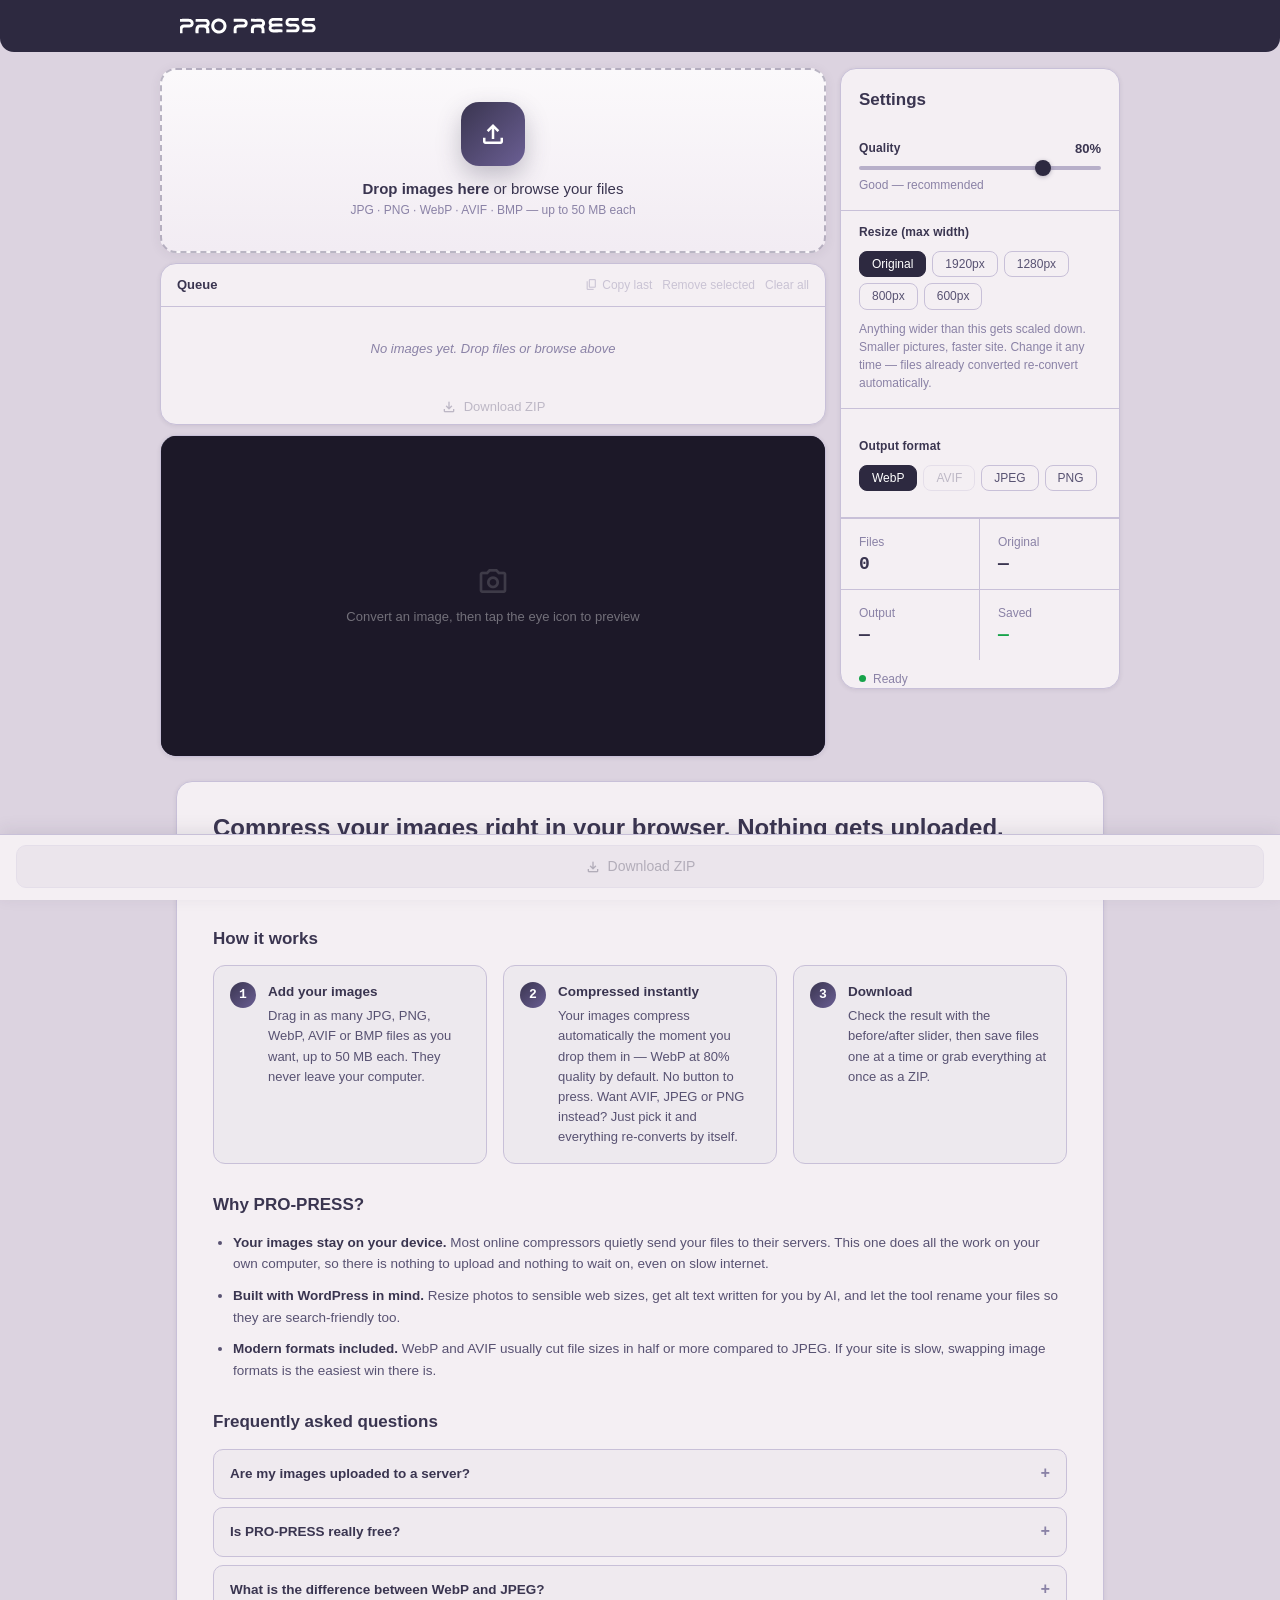
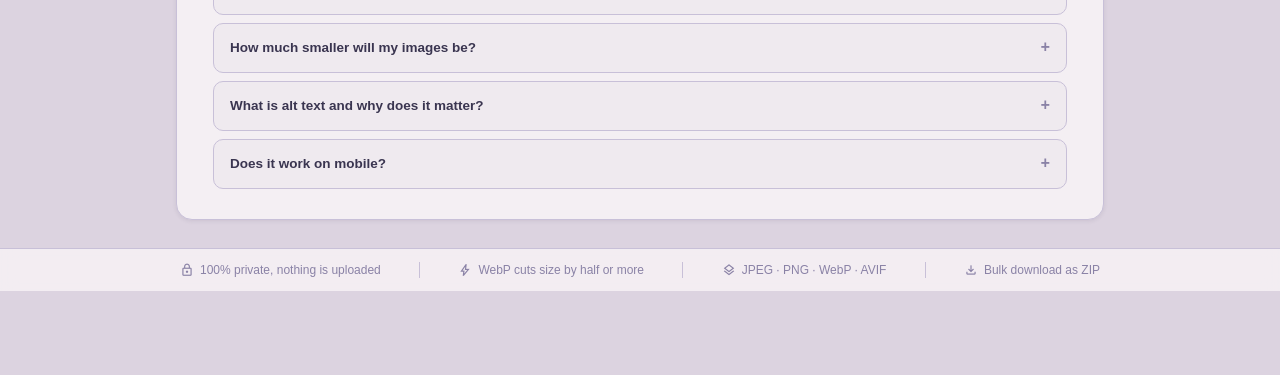
==== commit 61f201c8: "Remove Convert button (auto-convert now); add Download button to Queue header; pinned bar becomes do" ====
--- a/index.html
+++ b/index.html
@@ -120,6 +120,13 @@
         <div class="file-list" id="fileBody" role="list" aria-label="Image file list">
           <div class="empty-hint">No images yet. Drop files or browse above</div>
         </div>
+        <!-- Download under Queue (desktop position; on mobile this hides and
+             the pinned bottom download bar takes over — same handler) -->
+        <div class="queue-dl-row">
+          <button class="btn btn-dl btn-block" id="btnDlQueue" disabled aria-label="Download all converted images">
+            <span class="mi" style="font-size:16px">download</span> Download ZIP
+          </button>
+        </div>
       </div>
 
       <!-- Preview / Slider -->
@@ -188,7 +195,7 @@
             <button class="chip" data-val="800" onclick="setChip('gMaxw','mwChips',this)">800px</button>
             <button class="chip" data-val="600" onclick="setChip('gMaxw','mwChips',this)">600px</button>
           </div>
-          <div class="q-hint">Anything wider than this gets scaled down. Smaller pictures, faster site. Applies to images you haven't converted yet.</div>
+          <div class="q-hint">Anything wider than this gets scaled down. Smaller pictures, faster site. Change it any time — files already converted re-convert automatically.</div>
         </div>
 
         <!-- Format -->
@@ -232,12 +239,10 @@
           <span id="stStatus">Ready</span>
         </div>
 
-        <!-- Actions -->
+        <!-- Pinned download bar (mobile position; on desktop this hides and the
+             queue download button takes over — same handler) -->
         <div class="action-bar">
-          <button class="btn btn-primary btn-block" id="btnConvert" disabled aria-label="Convert all images">
-            <span class="mi" style="font-size:18px">bolt</span> Convert all
-          </button>
-          <button class="btn btn-dl btn-block" id="btnDlAll" disabled aria-label="Download ZIP">
+          <button class="btn btn-dl btn-block" id="btnDlAll" disabled aria-label="Download all converted images">
             <span class="mi" style="font-size:16px">download</span> Download ZIP
           </button>
         </div>
@@ -302,14 +307,14 @@
       <div class="step">
         <span class="step-num">2</span>
         <div>
-          <strong>Pick the settings</strong>
-          <p>Choose WebP, AVIF, JPEG or PNG, move the quality slider, and resize big photos if you like. A 3300px camera shot? Pick 800px and it comes out web-ready.</p>
+          <strong>Compressed instantly</strong>
+          <p>Your images compress automatically the moment you drop them in — WebP at 80% quality by default. No button to press. Want AVIF, JPEG or PNG instead? Just pick it and everything re-converts by itself.</p>
         </div>
       </div>
       <div class="step">
         <span class="step-num">3</span>
         <div>
-          <strong>Convert and download</strong>
+          <strong>Download</strong>
           <p>Check the result with the before/after slider, then save files one at a time or grab everything at once as a ZIP.</p>
         </div>
       </div>
--- a/layout-fixes.css
+++ b/layout-fixes.css
@@ -3,11 +3,6 @@
 
 /* ═══════════════════════════════════════════════════════════
    FONT STACK SWAP — Satoshi + JetBrains Mono via Fontshare
-   The old Google Fonts set (Inter, Space Grotesk, Space Mono) is
-   gone from index.html. These rules re-point every font variable the
-   base stylesheet may use, plus body and form controls directly,
-   so nothing falls back to a missing family. Satoshi covers both
-   body and headings; JetBrains Mono covers file sizes and stats.
    ═══════════════════════════════════════════════════════════ */
 
 :root {
@@ -38,9 +33,56 @@
 html:not(.fonts-ready) .mi { visibility: hidden; }
 
 /* ═══════════════════════════════════════════════════════════
-   INFO BAR — no longer glued to the viewport. It now scrolls with
-   the page like normal content. The log drawer and toast used to
-   hover above the old fixed bar, so they move down too.
+   PINNED ACTION BAR — Convert / Download ALWAYS visible.
+   The buttons live inside .action-bar in the settings card in the
+   HTML; this lifts that bar to the bottom of the viewport on every
+   screen size. Why not a sticky settings card? Because when browser
+   zoom (e.g. 130%) makes the card taller than the viewport, a sticky
+   element clips its own bottom and the buttons vanish below the
+   fold — a real user hit exactly this. A bar fixed to the viewport
+   bottom can never hide, at any zoom, window size, or device.
+   ═══════════════════════════════════════════════════════════ */
+
+.action-bar {
+  position: fixed;
+  bottom: 0;
+  left: 0;
+  right: 0;
+  z-index: 95;
+  display: flex;
+  flex-direction: row;
+  gap: 10px;
+  padding: 10px 16px 12px;
+  /* safe area for iPhone home indicator */
+  padding-bottom: calc(12px + env(safe-area-inset-bottom, 0px));
+  background: var(--card);
+  border-top: 1px solid var(--card-border);
+  box-shadow: 0 -4px 16px rgba(58,53,80,0.1);
+}
+
+.action-bar .btn-primary,
+.action-bar .btn-dl { flex: 1; margin: 0; width: auto; }
+
+.action-bar .btn-dl {
+  border: 1.5px solid var(--card-border);
+  border-radius: 10px;
+  padding: 12px 20px;
+  font-size: 14px;
+  background: var(--bg);
+  color: var(--text-primary);
+  display: inline-flex;
+  align-items: center;
+  justify-content: center;
+  gap: 7px;
+}
+
+.action-bar .btn-dl:hover { background: var(--card); text-decoration: none; }
+
+/* Room for the fixed bar so page content never hides behind it */
+body { padding-bottom: 84px !important; }
+
+/* ═══════════════════════════════════════════════════════════
+   INFO BAR — scrolls with the page (was fixed to viewport bottom)
    ═══════════════════════════════════════════════════════════ */
 
 .info-bar {
@@ -50,19 +92,7 @@
 }
 
 .log-drawer { bottom: 0; }
-.alt-toast { bottom: 24px; }
-
-/* ═══════════════════════════════════════════════════════════
-   DESKTOP (≥981px) — pin the settings card. The stats (results) and
-   the Convert / Download buttons stay visible while a long queue
-   scrolls in the left column. The column must stretch to the full
-   grid row height, otherwise sticky has no room to move in.
-   ═══════════════════════════════════════════════════════════ */
-
-@media (min-width: 981px) {
-  .col-right { align-self: stretch; }
-  .settings-card { position: sticky; top: 64px; }
-}
+.alt-toast { bottom: 100px; }
 
 /* ═══════════════════════════════════════════════════════════
    SETTINGS CARD — spacing between setting blocks
@@ -72,8 +102,7 @@
 .chip-group { margin-bottom: 10px; }
 
 /* ═══════════════════════════════════════════════════════════
-   LEGIBILITY — Lighthouse SEO font-size audit
-   Text under 12px triggers "Page content is not legible".
+   LEGIBILITY — 12px minimum fonts (Lighthouse SEO audit)
    ═══════════════════════════════════════════════════════════ */
 
 .stat-lbl { font-size: 12px; }
@@ -411,15 +440,9 @@
 
 /* ═══════════════════════════════════════════════════════════
    SINGLE COLUMN (≤980px) — phones, landscape, small tablets
-   ═══════════════════════════════════════════════════════════
-
-   BUG FIX: the base stylesheet's mobile treatment (flex-start,
-   fixed action bar, hidden info bar) only applies at ≤820px, but
-   single-column starts at 981px. Between 821 and 980 — phones in
-   landscape, narrow tablets — the centered flex container clipped
-   the page top/bottom and Convert/Download sat below an
-   unreachable fold. Apply the safe treatment across the whole
-   single-column range so the buttons are ALWAYS visible. */
+   Top-aligned column; the action bar itself is already pinned
+   globally above, so buttons stay visible across the whole range.
+   ═══════════════════════════════════════════════════════════ */
 
 @media (max-width: 980px) {
   .app-wrap {
@@ -443,29 +466,8 @@
 
   .upload-zone { padding: 26px 18px; }
 
-  /* Hide the (now static) info bar on single-column screens, same as base */
+  /* Hide the info bar on single-column screens, same as base */
   .info-bar { display: none; }
-
-  /* Room for the fixed action bar at the bottom */
-  body { padding-bottom: 76px; }
-
-  /* Convert / Download pinned to the bottom of the viewport */
-  .action-bar {
-    position: fixed; bottom: 0; left: 0; right: 0; z-index: 90;
-    flex-direction: row; gap: 10px;
-    padding: 10px 16px 12px;
-    background: var(--card);
-    border-top: 1px solid var(--card-border);
-    box-shadow: 0 -4px 16px rgba(58,53,80,0.1);
-  }
-  .action-bar .btn-primary,
-  .action-bar .btn-dl { flex: 1; margin: 0; width: auto; }
-  .action-bar .btn-dl {
-    border: 1.5px solid var(--card-border);
-    border-radius: 10px; padding: 12px 20px; font-size: 14px;
-    background: var(--bg); color: var(--text-primary);
-    display: inline-flex; align-items: center; justify-content: center; gap: 7px;
-  }
 }
 
 /* ═══════════════════════════════════════════════════════════
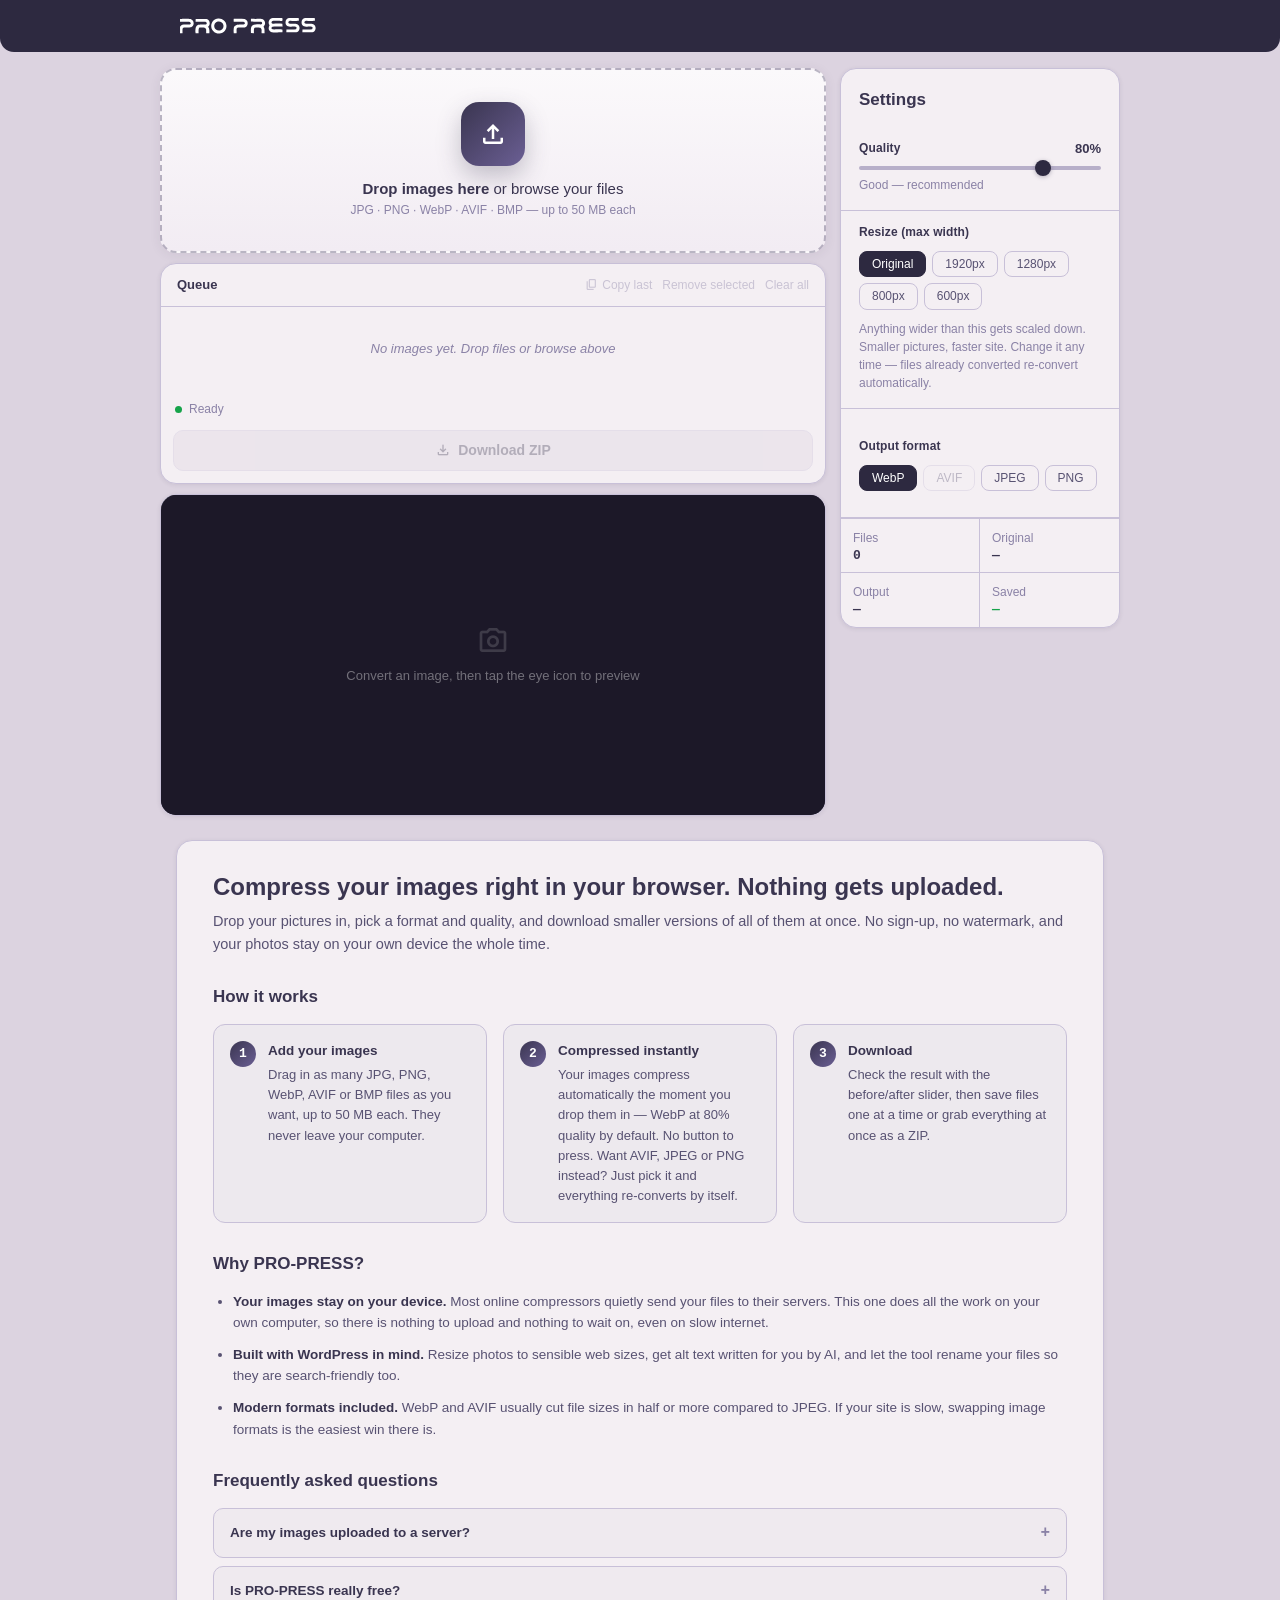
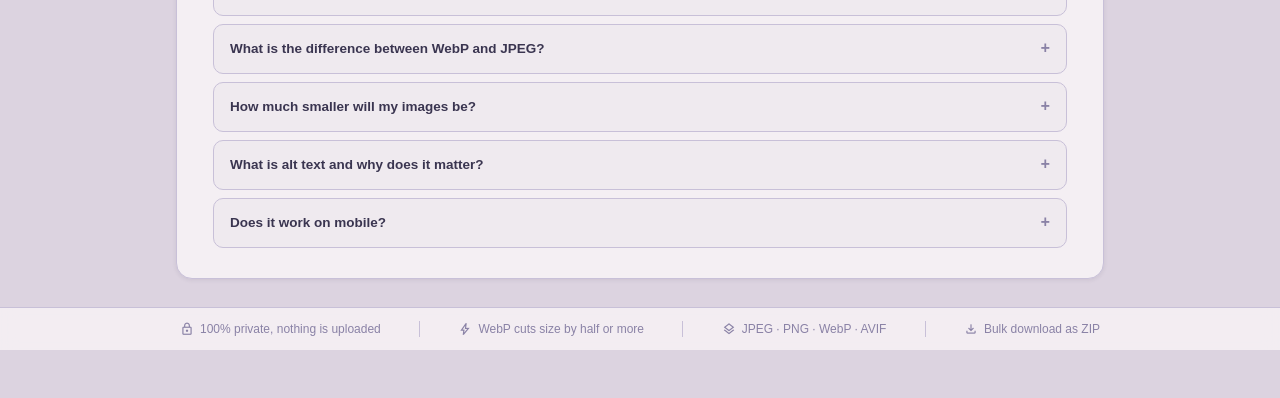
==== commit 680176fc: "Move status line (Ready/Converting/Done) into Queue card above the download button, visible on deskt" ====
--- a/index.html
+++ b/index.html
@@ -120,6 +120,12 @@
         <div class="file-list" id="fileBody" role="list" aria-label="Image file list">
           <div class="empty-hint">No images yet. Drop files or browse above</div>
         </div>
+        <!-- Status line lives with the Queue now (not in Settings) so desktop
+             AND mobile users see Ready / Converting / Done next to the files. -->
+        <div class="stats-status">
+          <span class="stats-status-dot"></span>
+          <span id="stStatus">Ready</span>
+        </div>
         <!-- Download under Queue (desktop position; on mobile this hides and
              the pinned bottom download bar takes over — same handler) -->
         <div class="queue-dl-row">
@@ -234,18 +240,6 @@
             <span class="stat-val green" id="stSaved">—</span>
           </div>
         </div>
-        <div class="stats-status">
-          <span class="stats-status-dot"></span>
-          <span id="stStatus">Ready</span>
-        </div>
-
-        <!-- Pinned download bar (mobile position; on desktop this hides and the
-             queue download button takes over — same handler) -->
-        <div class="action-bar">
-          <button class="btn btn-dl btn-block" id="btnDlAll" disabled aria-label="Download all converted images">
-            <span class="mi" style="font-size:16px">download</span> Download ZIP
-          </button>
-        </div>
 
       </div><!-- /settings-card -->
 
--- a/layout-fixes.css
+++ b/layout-fixes.css
@@ -33,16 +33,37 @@
 html:not(.fonts-ready) .mi { visibility: hidden; }
 
 /* ═══════════════════════════════════════════════════════════
-   PINNED ACTION BAR — Convert / Download ALWAYS visible.
-   The buttons live inside .action-bar in the settings card in the
-   HTML; this lifts that bar to the bottom of the viewport on every
-   screen size. Why not a sticky settings card? Because when browser
-   zoom (e.g. 130%) makes the card taller than the viewport, a sticky
-   element clips its own bottom and the buttons vanish below the
-   fold — a real user hit exactly this. A bar fixed to the viewport
-   bottom can never hide, at any zoom, window size, or device.
-   ═══════════════════════════════════════════════════════════ */
-
+   DOWNLOAD — one action, two placements, one rule each.
+   Desktop: the Download button sits at the bottom of the Queue
+   card (where the files are). Mobile: the same button is hidden
+   and the pinned bottom bar takes over — a bar fixed to the
+   viewport bottom can never hide at any zoom or window size
+   (the 130% zoom bug was exactly a sticky/fold problem).
+   Both run the same handler, both show the same state.
+   ═══════════════════════════════════════════════════════════ */
+
+/* Shared look for both download buttons.
+   Top padding (12px) keeps the button clear of the status line
+   that now lives directly above it inside the queue card. */
+.queue-dl-row { padding: 12px; }
+.queue-dl-row .btn-dl {
+  width: 100%;
+  display: inline-flex;
+  align-items: center;
+  justify-content: center;
+  gap: 7px;
+  padding: 11px 20px;
+  border-radius: 10px;
+  border: 1.5px solid var(--card-border);
+  background: var(--bg);
+  color: var(--text-primary);
+  font-size: 14px;
+  font-weight: 600;
+}
+.queue-dl-row .btn-dl:hover { background: var(--card); text-decoration: none; }
+.queue-dl-row .btn-dl:disabled { opacity: 0.35; }
+
+/* The pinned bar — mobile only (hidden on desktop) */
 .action-bar {
   position: fixed;
   bottom: 0;
@@ -50,7 +71,6 @@
   right: 0;
   z-index: 95;
   display: flex;
-  flex-direction: row;
   gap: 10px;
   padding: 10px 16px 12px;
   /* safe area for iPhone home indicator */
@@ -60,26 +80,91 @@
   box-shadow: 0 -4px 16px rgba(58,53,80,0.1);
 }
 
-.action-bar .btn-primary,
-.action-bar .btn-dl { flex: 1; margin: 0; width: auto; }
-
 .action-bar .btn-dl {
+  flex: 1;
+  margin: 0;
+  width: auto;
+  display: inline-flex;
+  align-items: center;
+  justify-content: center;
+  gap: 7px;
   border: 1.5px solid var(--card-border);
   border-radius: 10px;
   padding: 12px 20px;
   font-size: 14px;
   background: var(--bg);
   color: var(--text-primary);
-  display: inline-flex;
-  align-items: center;
-  justify-content: center;
-  gap: 7px;
-}
-
+}
 .action-bar .btn-dl:hover { background: var(--card); text-decoration: none; }
 
-/* Room for the fixed bar so page content never hides behind it */
-body { padding-bottom: 84px !important; }
+/* Desktop (≥981px): queue button visible, pinned bar hidden */
+@media (min-width: 981px) {
+  .action-bar { display: none; }
+}
+
+/* Mobile/tablet (≤980px): pinned bar visible, queue button hidden */
+@media (max-width: 980px) {
+  .queue-dl-row { display: none; }
+  body { padding-bottom: 84px !important; }
+}
+
+/* ═══════════════════════════════════════════════════════════
+   STATS GRID — compact results strip
+   Tightly packed cells, small mono values, thin dividers.
+   Reads as one tidy summary bar instead of four fat boxes.
+   ═══════════════════════════════════════════════════════════ */
+
+.stats-grid { gap: 0; }
+
+.stat-item { padding: 10px 12px 8px; min-width: 0; }
+
+.stat-lbl { font-size: 12px; margin-bottom: 1px; }
+
+.stat-val {
+  font-size: 13px;
+  line-height: 1.25;
+  overflow-wrap: break-word;
+}
+
+/* ═══════════════════════════════════════════════════════════
+   STATUS LINE — now lives INSIDE the Queue card (below the file
+   list, above the download button) so desktop AND mobile users
+   always see Ready / Converting x/y / Done next to their files.
+   It used to sit in the settings card, which on mobile sits far
+   below the queue. Padding aligns it with the queue card sides.
+   ═══════════════════════════════════════════════════════════ */
+
+.stats-status { padding: 10px 14px 0; }
+
+/* ═══════════════════════════════════════════════════════════
+   TOASTS ON MOBILE — the narrow right-corner stack looked
+   cramped and overlapped the sticky header on phones. On
+   ≤760px the toast container (#ppToastWrap, created in app.js)
+   spans nearly full width and drops below the 52px top bar.
+   The !important overrides the inline styles app.js sets.
+   ═══════════════════════════════════════════════════════════ */
+
+@media (max-width: 760px) {
+  #ppToastWrap {
+    top: 62px !important;
+    left: 10px !important;
+    right: 10px !important;
+    max-width: none !important;
+  }
+}
+
+/* ═══════════════════════════════════════════════════════════
+   PREVIEW CARD — hidden by default on EVERY small screen, shown
+   only when the user taps the eye (Preview) icon, which adds
+   .mobile-show via JS. Single-column starts at ≤980px, so the
+   hide rule must cover that whole range — at ≤760px only, the
+   card was visible on tablets/landscape where it has no place.
+   ═══════════════════════════════════════════════════════════ */
+
+@media (max-width: 980px) {
+  #prevCard { display: none; }
+  #prevCard.mobile-show { display: block; }
+}
 
 /* ═══════════════════════════════════════════════════════════
    INFO BAR — scrolls with the page (was fixed to viewport bottom)
@@ -105,7 +190,6 @@
    LEGIBILITY — 12px minimum fonts (Lighthouse SEO audit)
    ═══════════════════════════════════════════════════════════ */
 
-.stat-lbl { font-size: 12px; }
 .file-pct { font-size: 12px; }
 .info-item { font-size: 12px; }
 .alt-label { font-size: 12px; }
@@ -344,7 +428,7 @@
 .ad-slot .adsbygoogle { display: block; }
 
 /* ═══════════════════════════════════════════════════════════
-   ALT BUTTON — discoverable labelled pill
+   ALT BUTTON — discoverable labelled pill (standalone action)
    ═══════════════════════════════════════════════════════════ */
 
 .alt-pill {
@@ -440,8 +524,8 @@
 
 /* ═══════════════════════════════════════════════════════════
    SINGLE COLUMN (≤980px) — phones, landscape, small tablets
-   Top-aligned column; the action bar itself is already pinned
-   globally above, so buttons stay visible across the whole range.
+   Top-aligned column; the pinned download bar handles the
+   always-visible guarantee across the whole range.
    ═══════════════════════════════════════════════════════════ */
 
 @media (max-width: 980px) {
@@ -486,20 +570,13 @@
   .upload-icon-box .mi { font-size: 26px; }
   .upload-title { font-size: 14px; }
 
-  /* ── Preview card hidden until the user taps the eye icon ── */
-  #prevCard { display: none; }
-  #prevCard.mobile-show { display: block; }
-
   /* ── Settings card ── */
-  .stats-status { padding-bottom: 12px; }
   .settings-card { padding-bottom: 4px; }
 
-  /* Stats grid: compact cells so long values never break the layout.
-     Fonts stay at 12px: Lighthouse penalizes sub-12px text. */
+  /* Stats grid on phones: 2×2 so values never break the layout.
+     Compact cells; fonts stay ≥12px (Lighthouse legibility). */
   .stats-grid { grid-template-columns: 1fr 1fr; }
-  .stat-item { padding: 10px 10px 8px; min-width: 0; }
-  .stat-val { font-size: 14px; line-height: 1.25; overflow-wrap: break-word; }
-  .stat-lbl { font-size: 12px; margin-bottom: 2px; }
+  .stat-item { padding: 8px 10px 6px; }
 
   /* ── File rows: two-line layout ── */
   .file-row {
@@ -553,7 +630,7 @@
 @media (max-width: 420px) {
   .upload-zone { padding: 20px 12px; }
   .file-name-text { font-size: 12.5px; }
-  .stat-val { font-size: 15px; }
+  .stat-val { font-size: 13.5px; }
   .settings-heading { font-size: 15px; }
 }
 
